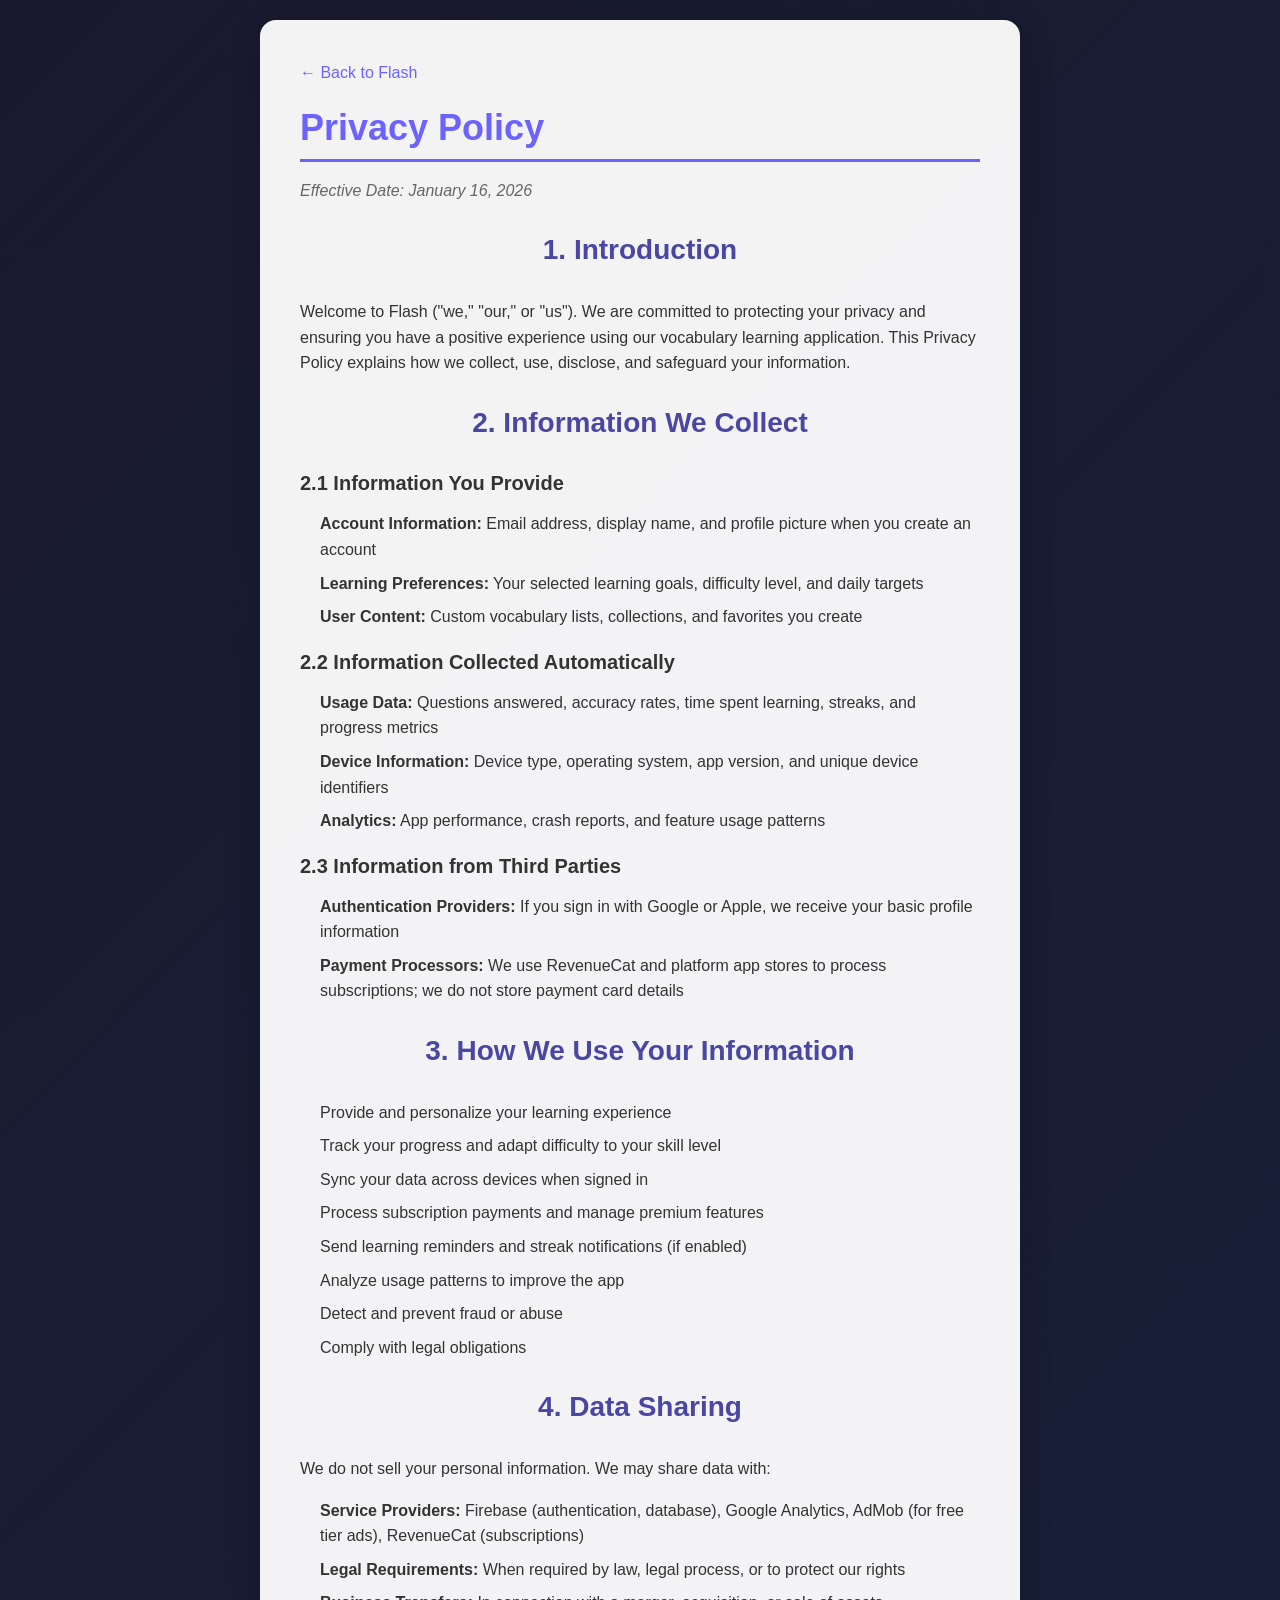
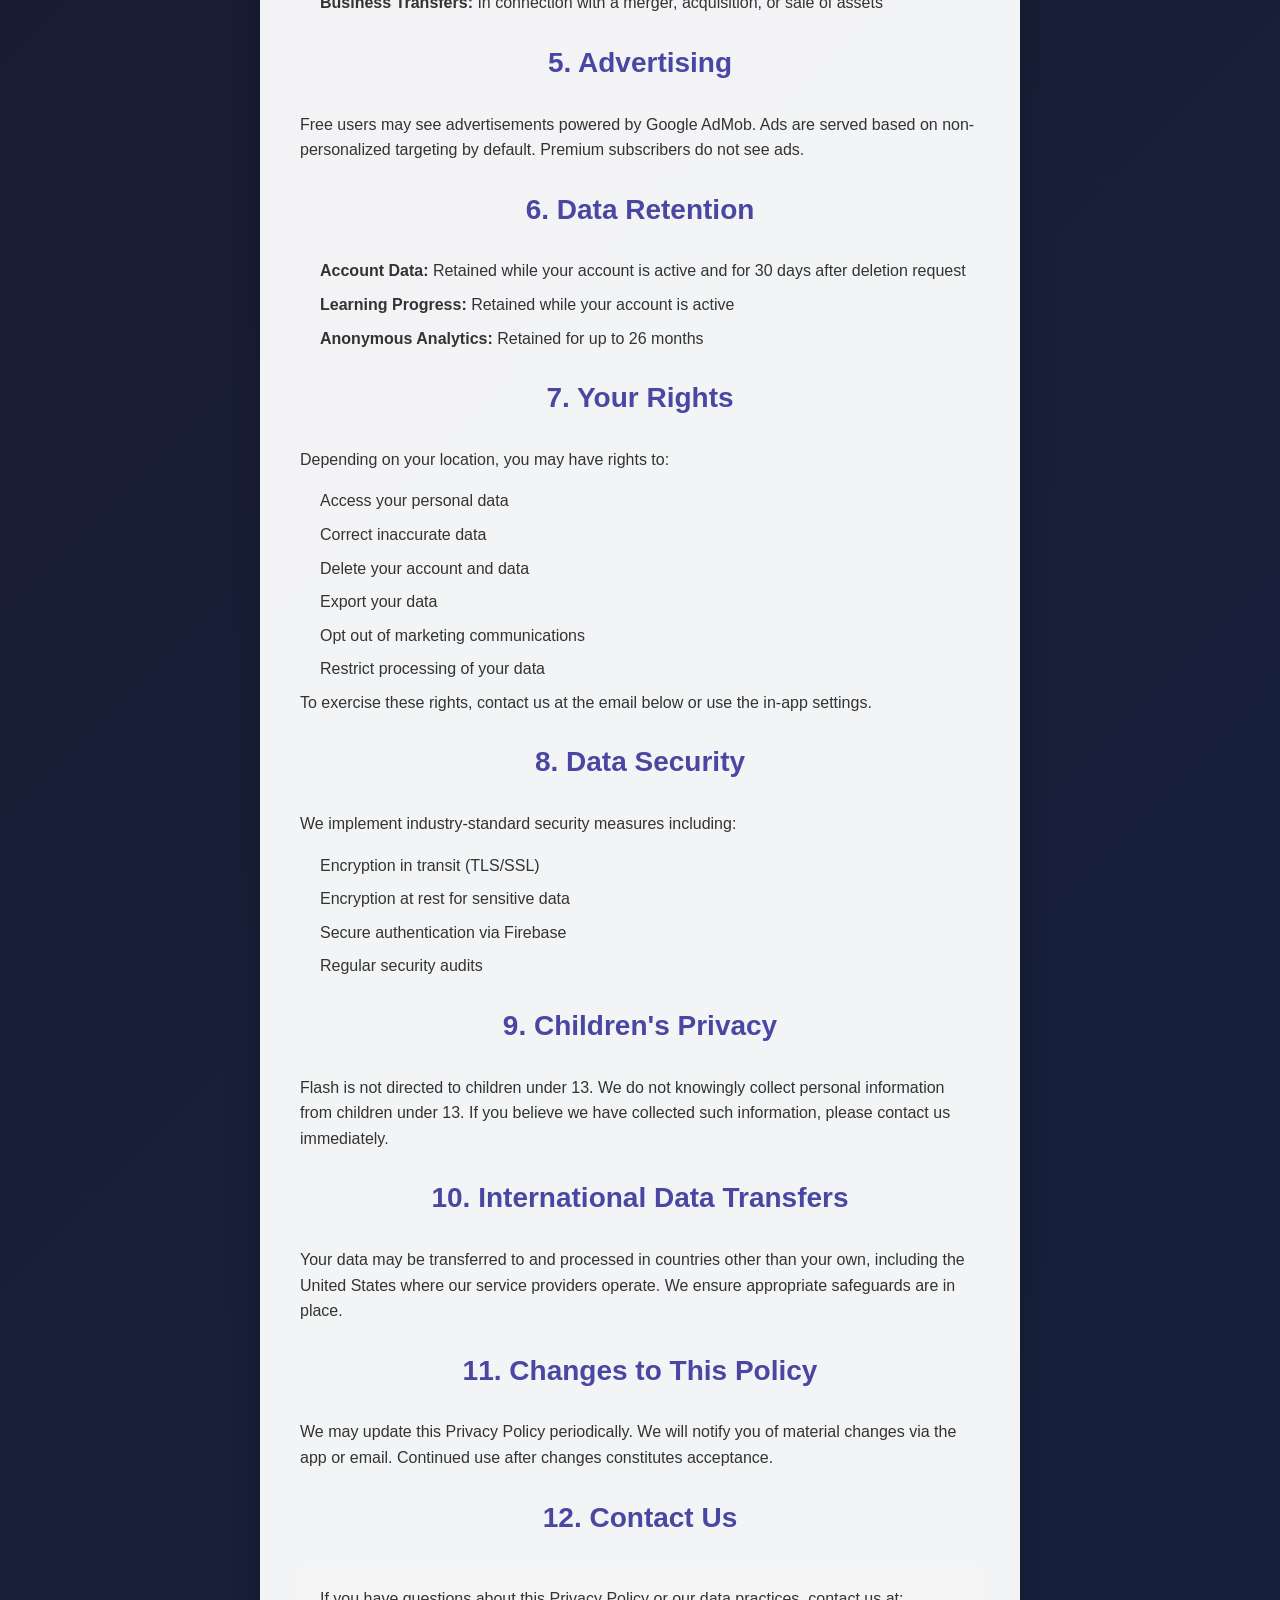
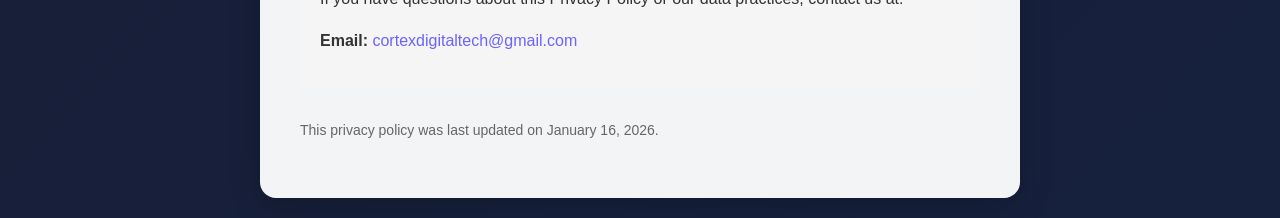
==== privacy.html @ 154650fd "feat: initial demo widget — phone frame, dark mode, color wash feedback, privacy/terms pages" ====
<!DOCTYPE html>
<html lang="en">
<head>
    <meta charset="UTF-8">
    <meta name="viewport" content="width=device-width, initial-scale=1.0">
    <title>Privacy Policy - Flash Vocabulary App</title>
    <link rel="stylesheet" href="styles.css">
    <style>
        body {
            font-family: -apple-system, BlinkMacSystemFont, 'Segoe UI', Roboto, Oxygen, Ubuntu, sans-serif;
            line-height: 1.6;
            color: #333;
            max-width: 800px;
            margin: 0 auto;
            padding: 20px;
            background: linear-gradient(135deg, #1a1a2e 0%, #16213e 100%);
            min-height: 100vh;
        }
        .container {
            background: rgba(255, 255, 255, 0.95);
            border-radius: 16px;
            padding: 40px;
            box-shadow: 0 8px 32px rgba(0, 0, 0, 0.2);
        }
        h1 {
            color: #6C63FF;
            border-bottom: 3px solid #6C63FF;
            padding-bottom: 10px;
        }
        h2 {
            color: #4A47A3;
            margin-top: 30px;
        }
        h3 {
            color: #333;
            margin-top: 20px;
        }
        ul {
            padding-left: 20px;
        }
        li {
            margin-bottom: 8px;
        }
        .effective-date {
            color: #666;
            font-style: italic;
            margin-bottom: 20px;
        }
        .contact-info {
            background: #f5f5f5;
            padding: 20px;
            border-radius: 8px;
            margin-top: 30px;
        }
        a {
            color: #6C63FF;
        }
        .back-link {
            display: inline-block;
            margin-bottom: 20px;
            text-decoration: none;
            color: #6C63FF;
        }
    </style>
</head>
<body>
    <div class="container">
        <a href="index.html" class="back-link">← Back to Flash</a>

        <h1>Privacy Policy</h1>
        <p class="effective-date">Effective Date: January 16, 2026</p>

        <h2>1. Introduction</h2>
        <p>Welcome to Flash ("we," "our," or "us"). We are committed to protecting your privacy and ensuring you have a positive experience using our vocabulary learning application. This Privacy Policy explains how we collect, use, disclose, and safeguard your information.</p>

        <h2>2. Information We Collect</h2>

        <h3>2.1 Information You Provide</h3>
        <ul>
            <li><strong>Account Information:</strong> Email address, display name, and profile picture when you create an account</li>
            <li><strong>Learning Preferences:</strong> Your selected learning goals, difficulty level, and daily targets</li>
            <li><strong>User Content:</strong> Custom vocabulary lists, collections, and favorites you create</li>
        </ul>

        <h3>2.2 Information Collected Automatically</h3>
        <ul>
            <li><strong>Usage Data:</strong> Questions answered, accuracy rates, time spent learning, streaks, and progress metrics</li>
            <li><strong>Device Information:</strong> Device type, operating system, app version, and unique device identifiers</li>
            <li><strong>Analytics:</strong> App performance, crash reports, and feature usage patterns</li>
        </ul>

        <h3>2.3 Information from Third Parties</h3>
        <ul>
            <li><strong>Authentication Providers:</strong> If you sign in with Google or Apple, we receive your basic profile information</li>
            <li><strong>Payment Processors:</strong> We use RevenueCat and platform app stores to process subscriptions; we do not store payment card details</li>
        </ul>

        <h2>3. How We Use Your Information</h2>
        <ul>
            <li>Provide and personalize your learning experience</li>
            <li>Track your progress and adapt difficulty to your skill level</li>
            <li>Sync your data across devices when signed in</li>
            <li>Process subscription payments and manage premium features</li>
            <li>Send learning reminders and streak notifications (if enabled)</li>
            <li>Analyze usage patterns to improve the app</li>
            <li>Detect and prevent fraud or abuse</li>
            <li>Comply with legal obligations</li>
        </ul>

        <h2>4. Data Sharing</h2>
        <p>We do not sell your personal information. We may share data with:</p>
        <ul>
            <li><strong>Service Providers:</strong> Firebase (authentication, database), Google Analytics, AdMob (for free tier ads), RevenueCat (subscriptions)</li>
            <li><strong>Legal Requirements:</strong> When required by law, legal process, or to protect our rights</li>
            <li><strong>Business Transfers:</strong> In connection with a merger, acquisition, or sale of assets</li>
        </ul>

        <h2>5. Advertising</h2>
        <p>Free users may see advertisements powered by Google AdMob. Ads are served based on non-personalized targeting by default. Premium subscribers do not see ads.</p>

        <h2>6. Data Retention</h2>
        <ul>
            <li><strong>Account Data:</strong> Retained while your account is active and for 30 days after deletion request</li>
            <li><strong>Learning Progress:</strong> Retained while your account is active</li>
            <li><strong>Anonymous Analytics:</strong> Retained for up to 26 months</li>
        </ul>

        <h2>7. Your Rights</h2>
        <p>Depending on your location, you may have rights to:</p>
        <ul>
            <li>Access your personal data</li>
            <li>Correct inaccurate data</li>
            <li>Delete your account and data</li>
            <li>Export your data</li>
            <li>Opt out of marketing communications</li>
            <li>Restrict processing of your data</li>
        </ul>
        <p>To exercise these rights, contact us at the email below or use the in-app settings.</p>

        <h2>8. Data Security</h2>
        <p>We implement industry-standard security measures including:</p>
        <ul>
            <li>Encryption in transit (TLS/SSL)</li>
            <li>Encryption at rest for sensitive data</li>
            <li>Secure authentication via Firebase</li>
            <li>Regular security audits</li>
        </ul>

        <h2>9. Children's Privacy</h2>
        <p>Flash is not directed to children under 13. We do not knowingly collect personal information from children under 13. If you believe we have collected such information, please contact us immediately.</p>

        <h2>10. International Data Transfers</h2>
        <p>Your data may be transferred to and processed in countries other than your own, including the United States where our service providers operate. We ensure appropriate safeguards are in place.</p>

        <h2>11. Changes to This Policy</h2>
        <p>We may update this Privacy Policy periodically. We will notify you of material changes via the app or email. Continued use after changes constitutes acceptance.</p>

        <h2>12. Contact Us</h2>
        <div class="contact-info">
            <p>If you have questions about this Privacy Policy or our data practices, contact us at:</p>
            <p><strong>Email:</strong> <a href="mailto:cortexdigitaltech@gmail.com">cortexdigitaltech@gmail.com</a></p>
        </div>

        <p style="margin-top: 30px; color: #666; font-size: 14px;">
            This privacy policy was last updated on January 16, 2026.
        </p>
    </div>
</body>
</html>
---- styles.css ----
/**
 * Flash Landing Page - Main Styles
 * =================================
 * No external dependencies - uses system font stack
 * All paths are relative for GitHub Pages compatibility
 */

:root {
    /* Color palette - Flash brand colors */
    --primary: #6200EE;
    --primary-dark: #3700B3;
    --primary-light: #BB86FC;
    --secondary: #03DAC6;
    --background: #FFFFFF;
    --surface: #F5F5F5;
    --surface-elevated: #FFFFFF;
    --text-primary: #121212;
    --text-secondary: #757575;
    --text-tertiary: #9E9E9E;
    --card-border: rgba(0, 0, 0, 0.08);
    --card-shadow: rgba(0, 0, 0, 0.06);
    --navbar-bg: rgba(255, 255, 255, 0.95);
    --navbar-shadow: rgba(0, 0, 0, 0.1);

    /* Spacing */
    --spacing-xs: 0.4rem;
    --spacing-sm: 0.8rem;
    --spacing-md: 1.6rem;
    --spacing-lg: 2.4rem;
    --spacing-xl: 3.2rem;
    --spacing-xxl: 4.8rem;

    /* Border radius */
    --radius-sm: 4px;
    --radius-md: 8px;
    --radius-lg: 16px;
}

/* ========================
   DARK MODE
   ======================== */
@media (prefers-color-scheme: dark) {
    :root {
        --background: #121212;
        --surface: #1E1E1E;
        --surface-elevated: #2D2D2D;
        --text-primary: #FFFFFF;
        --text-secondary: #B3B3B3;
        --text-tertiary: #808080;
        --card-border: rgba(255, 255, 255, 0.1);
        --card-shadow: rgba(0, 0, 0, 0.3);
        --navbar-bg: rgba(18, 18, 18, 0.95);
        --navbar-shadow: rgba(0, 0, 0, 0.3);
        /* Use lighter purple for better dark mode contrast */
        --primary: #BB86FC;
        --primary-dark: #9965DF;
    }

    /* Link hover in dark mode */
    a:hover {
        color: var(--secondary);
    }

    /* Kbd element in dark mode */
    .demo-copy__tip kbd {
        background: rgba(255, 255, 255, 0.1);
    }
}

/* Base Reset */
*, *::before, *::after {
    margin: 0;
    padding: 0;
    box-sizing: border-box;
}

html {
    font-size: 62.5%; /* 1rem = 10px */
    scroll-behavior: smooth;
}

body {
    font-family: -apple-system, BlinkMacSystemFont, 'Segoe UI', Roboto, Oxygen, Ubuntu, Cantarell, 'Open Sans', 'Helvetica Neue', sans-serif;
    font-size: 1.6rem;
    line-height: 1.5;
    color: var(--text-primary);
    background-color: var(--background);
}

.container {
    max-width: 1200px;
    margin: 0 auto;
    padding: 0 var(--spacing-lg);
}

h1, h2, h3, h4, h5, h6 {
    font-weight: 700;
    line-height: 1.2;
    margin-bottom: var(--spacing-md);
}

h1 { font-size: 3.6rem; }
h2 { font-size: 2.8rem; text-align: center; margin-bottom: var(--spacing-xl); }
h3 { font-size: 2rem; }

p { margin-bottom: var(--spacing-md); }

a {
    color: var(--primary);
    text-decoration: none;
    transition: color 0.2s ease;
}

a:hover { color: var(--primary-dark); }

ul { list-style: none; }

img { max-width: 100%; height: auto; }

/* ========================
   NAVBAR
   ======================== */
.navbar {
    position: fixed;
    top: 0;
    left: 0;
    width: 100%;
    background-color: var(--navbar-bg);
    backdrop-filter: blur(10px);
    -webkit-backdrop-filter: blur(10px);
    z-index: 100;
    box-shadow: 0 2px 10px var(--navbar-shadow);
}

.navbar .container {
    display: flex;
    justify-content: space-between;
    align-items: center;
    height: 7rem;
}

.navbar .logo {
    display: flex;
    align-items: center;
    /* Tighter gap — mascot + wordmark feel like one brand unit */
    gap: 0.6rem;
}

/* Logo SVG uses fill="#000000" — visible on light bg naturally.
   Dark mode: invert to near-white so it shows on the dark navbar. */
.navbar .logo img {
    width: 44px;
    height: 44px;
    flex-shrink: 0;
    transition: filter 0.2s ease;
}

@media (prefers-color-scheme: dark) {
    .navbar .logo img {
        filter: invert(1) opacity(0.85);
    }
}

@media (max-width: 600px) {
    .navbar .logo img {
        width: 36px;
        height: 36px;
    }
}

.navbar .logo-text {
    font-size: 2.4rem;
    font-weight: 700;
    color: var(--primary);
}

.navbar nav ul {
    display: flex;
    gap: var(--spacing-lg);
    align-items: center;
}

.navbar nav ul li a {
    color: var(--text-primary);
    font-size: 1.4rem;
    font-weight: 500;
    padding: var(--spacing-sm) var(--spacing-md);
    border-radius: var(--radius-sm);
    transition: background-color 0.2s ease;
}

.navbar nav ul li a:hover {
    background-color: var(--surface);
    color: var(--primary);
}

/* ========================
   BUTTONS
   ======================== */
.btn {
    display: inline-block;
    padding: var(--spacing-md) var(--spacing-xl);
    font-size: 1.4rem;
    font-weight: 600;
    border-radius: var(--radius-md);
    cursor: pointer;
    transition: all 0.2s ease;
    text-align: center;
    border: 2px solid transparent;
}

.btn-primary {
    background-color: var(--primary);
    color: #fff;
}

.btn-primary:hover {
    background-color: var(--primary-dark);
    color: #fff;
}

.btn-secondary {
    background-color: transparent;
    color: var(--primary);
    border-color: var(--primary);
}

.btn-secondary:hover {
    background-color: var(--primary);
    color: #fff;
}

.btn-outline {
    background-color: transparent;
    color: var(--primary);
    border-color: var(--primary);
    padding: var(--spacing-sm) var(--spacing-lg);
}

.btn-outline:hover {
    background-color: var(--primary);
    color: #fff;
}

.cta-button {
    background-color: var(--primary);
    color: #fff !important;
    padding: var(--spacing-sm) var(--spacing-lg);
    border-radius: var(--radius-sm);
}

.cta-button:hover {
    background-color: var(--primary-dark);
}

/* ========================
   HERO SECTION
   ======================== */
.hero {
    padding: 14rem 0 var(--spacing-xxl);
    background: linear-gradient(135deg, var(--surface) 0%, var(--background) 100%);
}

.hero .container {
    display: flex;
    align-items: center;
    gap: var(--spacing-xxl);
}

.hero-content {
    flex: 1;
}

.hero-content h1 {
    margin-bottom: var(--spacing-md);
    color: var(--text-primary);
}

.hero-tagline {
    font-size: 1.8rem;
    color: var(--text-secondary);
    margin-bottom: var(--spacing-xl);
}

.hero-cta {
    display: flex;
    gap: var(--spacing-md);
    flex-wrap: wrap;
}

.hero-visual {
    flex: 0.8;
    display: flex;
    justify-content: center;
    align-items: center;
}

.hero-screenshot {
    width: 280px;
    height: auto;
    border-radius: 32px;
    box-shadow: 0 24px 64px rgba(0, 0, 0, 0.25), 0 4px 16px rgba(0, 0, 0, 0.12);
    display: block;
}

/* ========================
   ACCOUNT DELETION SECTION
   ======================== */
.account-deletion {
    padding: var(--spacing-xxl) 0;
    background: linear-gradient(135deg, rgba(220, 38, 38, 0.02) 0%, rgba(239, 68, 68, 0.02) 100%);
}

.account-deletion h2 {
    text-align: center;
    font-size: 3.2rem;
    margin-bottom: var(--spacing-lg);
    color: var(--text-primary);
}

.deletion-card {
    max-width: 900px;
    margin: 0 auto;
    padding: 3.2rem;
    background: var(--surface-elevated);
    border: 1px solid var(--card-border);
    border-radius: var(--radius-lg);
    box-shadow: 0 4px 24px var(--card-shadow);
}

.deletion-card__section {
    margin-bottom: 3.2rem;
}

.deletion-card__section:last-child {
    margin-bottom: 0;
}

.deletion-card__subtitle {
    font-size: 2rem;
    font-weight: 600;
    color: var(--text-primary);
    margin-bottom: var(--spacing-md);
}

.deletion-card__steps {
    list-style: none;
    counter-reset: step-counter;
    padding: 0;
    margin: var(--spacing-md) 0;
}

.deletion-card__steps li {
    counter-increment: step-counter;
    position: relative;
    padding-left: 3.5rem;
    margin-bottom: var(--spacing-md);
    font-size: 1.6rem;
    line-height: 1.6;
    color: var(--text-secondary);
}

.deletion-card__steps li::before {
    content: counter(step-counter);
    position: absolute;
    left: 0;
    top: 0;
    width: 2.4rem;
    height: 2.4rem;
    background: var(--primary);
    color: white;
    border-radius: 50%;
    display: flex;
    align-items: center;
    justify-content: center;
    font-weight: 600;
    font-size: 1.4rem;
}

.deletion-card__steps li strong {
    color: var(--text-primary);
    font-weight: 600;
}

.deletion-card__note {
    margin-top: var(--spacing-md);
    padding: var(--spacing-md);
    background: rgba(220, 38, 38, 0.05);
    border-left: 4px solid #DC2626;
    border-radius: var(--radius-sm);
    font-size: 1.5rem;
    line-height: 1.5;
    color: var(--text-secondary);
}

.deletion-card__note strong {
    color: #DC2626;
}

.deletion-card__list {
    list-style: none;
    padding: 0;
    margin: var(--spacing-md) 0;
}

.deletion-card__list li {
    position: relative;
    padding-left: 2rem;
    margin-bottom: var(--spacing-sm);
    font-size: 1.5rem;
    line-height: 1.6;
    color: var(--text-secondary);
}

.deletion-card__list li::before {
    content: "✓";
    position: absolute;
    left: 0;
    color: #DC2626;
    font-weight: 700;
}

.deletion-card__list li strong {
    color: var(--text-primary);
    font-weight: 600;
}

.deletion-card__list--secondary li::before {
    content: "ℹ";
    color: var(--text-tertiary);
}

.deletion-card__legal {
    margin-top: var(--spacing-md);
    padding: var(--spacing-md);
    background: var(--surface);
    border-radius: var(--radius-sm);
    font-size: 1.4rem;
    line-height: 1.5;
    color: var(--text-tertiary);
    font-style: italic;
}

.deletion-card__section--support {
    padding-top: var(--spacing-lg);
    border-top: 2px solid var(--card-border);
    text-align: center;
}

.deletion-card__support-text {
    font-size: 1.6rem;
    color: var(--text-secondary);
    margin-bottom: var(--spacing-md);
}

.deletion-card__support-link {
    display: inline-block;
    padding: var(--spacing-md) var(--spacing-lg);
    background: var(--primary);
    color: white;
    text-decoration: none;
    border-radius: var(--radius-md);
    font-weight: 600;
    font-size: 1.6rem;
    transition: all 0.2s ease;
    margin: var(--spacing-md) 0;
}

.deletion-card__support-link:hover {
    background: var(--primary-dark);
    transform: translateY(-2px);
    box-shadow: 0 4px 12px rgba(98, 0, 238, 0.3);
}

.deletion-card__support-note {
    font-size: 1.4rem;
    color: var(--text-tertiary);
    margin-top: var(--spacing-md);
}

@media (max-width: 768px) {
    .account-deletion h2 {
        font-size: 2.4rem;
    }

    .deletion-card {
        padding: 2.4rem;
    }

    .deletion-card__subtitle {
        font-size: 1.8rem;
    }

    .deletion-card__steps li {
        padding-left: 3rem;
        font-size: 1.5rem;
    }

    .deletion-card__steps li::before {
        width: 2rem;
        height: 2rem;
        font-size: 1.2rem;
    }
}

/* ========================
   DEMO SECTION
   ======================== */
.demo-section {
    padding: 0;
    background: var(--surface);
}

.demo-layout {
    display: grid;
    grid-template-columns: 1fr 1fr;
    gap: 4rem;
    align-items: center;
    max-width: 1100px;
    margin: 0 auto;
}

.demo-copy {
    padding-right: 2rem;
}

.demo-copy__title {
    font-size: 2.8rem;
    font-weight: 700;
    color: var(--text-primary);
    margin-bottom: 1.2rem;
    line-height: 1.2;
}

.demo-copy__subtitle {
    font-size: 1.6rem;
    color: var(--text-secondary);
    margin-bottom: 2rem;
    line-height: 1.5;
}

.demo-copy__features {
    list-style: none;
    padding: 0;
    margin: 0 0 2rem 0;
}

.demo-copy__features li {
    font-size: 1.5rem;
    color: var(--text-secondary);
    padding: 0.6rem 0;
    padding-left: 2.4rem;
    position: relative;
    line-height: 1.4;
}

.demo-copy__features li::before {
    content: "✓";
    position: absolute;
    left: 0;
    color: var(--secondary);
    font-weight: 700;
}

.demo-copy__tip {
    font-size: 1.4rem;
    color: var(--text-tertiary);
    font-style: italic;
    margin-bottom: 2rem;
}

.demo-copy__tip kbd {
    display: inline-block;
    background: rgba(0, 0, 0, 0.06);
    padding: 0.2rem 0.6rem;
    border-radius: 4px;
    font-family: inherit;
    font-size: 1.2rem;
    font-style: normal;
}

.demo-copy__cta {
    margin-top: 1.6rem;
}

.demo-phone {
    display: flex;
    justify-content: center;
    align-items: center;
}

@media (max-width: 900px) {
    .demo-layout {
        grid-template-columns: 1fr;
        gap: 3rem;
    }

    .demo-copy {
        padding-right: 0;
        text-align: center;
    }

    .demo-copy__features {
        display: inline-block;
        text-align: left;
    }

    .demo-copy {
        order: 1;
    }

    .demo-phone {
        order: 2;
    }
}

/* ========================
   FEATURES SECTION
   ======================== */
.features {
    padding: var(--spacing-xxl) 0;
}

.features-grid {
    display: grid;
    grid-template-columns: repeat(auto-fit, minmax(28rem, 1fr));
    gap: var(--spacing-xl);
}

.feature-card {
    background-color: var(--surface);
    border-radius: var(--radius-lg);
    padding: var(--spacing-xl);
    text-align: center;
    transition: transform 0.3s ease, box-shadow 0.3s ease;
}

.feature-card:hover {
    transform: translateY(-5px);
    box-shadow: 0 10px 30px rgba(0, 0, 0, 0.1);
}

.feature-icon {
    font-size: 4rem;
    margin-bottom: var(--spacing-lg);
}

.feature-card h3 {
    margin-bottom: var(--spacing-sm);
}

.feature-card p {
    color: var(--text-secondary);
    margin-bottom: 0;
}

/* ========================
   BETA WAITLIST SECTION
   ======================== */
.beta {
    padding: var(--spacing-xxl) 0;
    background: linear-gradient(135deg, var(--primary) 0%, var(--primary-dark) 100%);
    text-align: center;
}

.beta-content {
    max-width: 600px;
    margin: 0 auto;
}

.beta-badge {
    display: inline-block;
    background: rgba(255, 255, 255, 0.2);
    color: #fff;
    padding: 0.5rem 1.25rem;
    border-radius: 999px;
    font-size: 1.4rem;
    font-weight: 600;
    margin-bottom: var(--spacing-md);
    border: 1px solid rgba(255, 255, 255, 0.3);
}

.beta h2 {
    color: #fff;
    font-size: 3.2rem;
    margin-bottom: var(--spacing-md);
}

.beta-description {
    color: rgba(255, 255, 255, 0.9);
    font-size: 1.6rem;
    line-height: 1.5;
    margin-bottom: var(--spacing-xl);
}

.beta-details {
    display: flex;
    justify-content: center;
    gap: var(--spacing-lg);
    flex-wrap: wrap;
    margin-bottom: var(--spacing-xl);
}

.beta-detail {
    display: flex;
    align-items: center;
    gap: 0.5rem;
    color: rgba(255, 255, 255, 0.9);
    font-size: 1.4rem;
}

.beta-detail-icon {
    font-size: 1.6rem;
}

.beta .btn-lg {
    padding: 1.25rem 3rem;
    font-size: 1.6rem;
}

.beta .btn-primary {
    background: #fff;
    color: var(--primary);
    font-weight: 700;
}

.beta .btn-primary:hover {
    background: rgba(255, 255, 255, 0.9);
    transform: translateY(-2px);
    box-shadow: 0 8px 24px rgba(0, 0, 0, 0.2);
}

.beta-microcopy {
    color: rgba(255, 255, 255, 0.7);
    font-size: 1.3rem;
    margin-top: var(--spacing-md);
    margin-bottom: var(--spacing-xl);
}

.beta-expectations {
    background: rgba(255, 255, 255, 0.1);
    border-radius: var(--radius-lg);
    padding: var(--spacing-lg);
    text-align: left;
    border: 1px solid rgba(255, 255, 255, 0.15);
}

.beta-expectations h4 {
    color: #fff;
    font-size: 1.4rem;
    margin-bottom: var(--spacing-md);
    text-transform: uppercase;
    letter-spacing: 0.05em;
}

.beta-expectations ul {
    list-style: none;
    padding: 0;
    margin: 0;
}

.beta-expectations li {
    color: rgba(255, 255, 255, 0.9);
    font-size: 1.4rem;
    padding: 0.5rem 0;
    line-height: 1.4;
}

/* ========================
   CONTACT SECTION
   ======================== */
.contact {
    padding: var(--spacing-xxl) 0;
}

.contact-grid {
    display: grid;
    grid-template-columns: repeat(auto-fit, minmax(28rem, 1fr));
    gap: var(--spacing-xl);
}

.contact-card {
    background-color: var(--surface);
    border-radius: var(--radius-lg);
    padding: var(--spacing-xl);
    text-align: center;
}

.contact-card h3 {
    margin-bottom: var(--spacing-sm);
}

.contact-card p {
    color: var(--text-secondary);
    margin-bottom: var(--spacing-lg);
}

/* ========================
   FOOTER
   ======================== */
footer {
    background-color: #0a0a0a;
    color: #fff;
    padding: var(--spacing-xl) 0 var(--spacing-lg);
}

.footer-content {
    display: flex;
    justify-content: space-between;
    align-items: center;
    padding-bottom: var(--spacing-lg);
    border-bottom: 1px solid rgba(255, 255, 255, 0.1);
    margin-bottom: var(--spacing-lg);
}

.footer-brand {
    display: flex;
    align-items: center;
    gap: var(--spacing-sm);
    font-size: 1.8rem;
    font-weight: 700;
}

.footer-brand img {
    filter: invert(1);
}

.footer-links {
    display: flex;
    gap: var(--spacing-lg);
}

.footer-links a {
    color: var(--text-tertiary);
    font-size: 1.4rem;
}

.footer-links a:hover {
    color: #fff;
}

.footer-legal {
    display: flex;
    gap: var(--spacing-md);
    margin-top: var(--spacing-sm);
}

.footer-legal a {
    color: var(--text-tertiary);
    font-size: 1.3rem;
}

.footer-legal a:hover {
    color: #fff;
}

.footer-bottom {
    text-align: center;
    font-size: 1.2rem;
    color: var(--text-tertiary);
}

.footer-legal-inline {
    margin-top: var(--spacing-xs);
}

.footer-legal-inline a {
    color: var(--text-tertiary);
}

.footer-legal-inline a:hover {
    color: #fff;
}

.build-stamp {
    margin-top: var(--spacing-sm);
    font-size: 1rem;
    opacity: 0.5;
}

/* ========================
   RESPONSIVE
   ======================== */
@media (max-width: 900px) {
    .hero .container {
        flex-direction: column;
        text-align: center;
    }

    .hero-cta {
        justify-content: center;
    }

    .hero-screenshot {
        width: 220px;
    }

    .navbar .container {
        flex-direction: column;
        height: auto;
        padding: var(--spacing-md);
        gap: var(--spacing-md);
    }

    .footer-content {
        flex-direction: column;
        gap: var(--spacing-lg);
        text-align: center;
    }

    .footer-links {
        flex-wrap: wrap;
        justify-content: center;
    }
}

@media (max-width: 600px) {
    html {
        font-size: 55%;
    }

    h1 { font-size: 2.8rem; }
    h2 { font-size: 2.4rem; }

    .hero {
        padding-top: 12rem;
    }

    .hero-cta {
        flex-direction: column;
        width: 100%;
    }

    .hero-cta .btn {
        width: 100%;
    }

    .store-buttons {
        flex-direction: column;
        align-items: center;
    }

    .store-btn {
        width: 100%;
        max-width: 28rem;
        justify-content: center;
    }

    .navbar nav ul {
        gap: var(--spacing-sm);
    }
}

/* ========================
   WHY FLASH
   ======================== */
.why-flash {
    padding: var(--spacing-xxl) 0;
}

.section-intro {
    color: var(--text-secondary);
    font-size: 1.7rem;
    line-height: 1.6;
    max-width: 68rem;
    margin-left: auto;
    margin-right: auto;
    margin-bottom: var(--spacing-xl);
    text-align: center;
}

.why-grid {
    display: grid;
    grid-template-columns: repeat(auto-fit, minmax(28rem, 1fr));
    gap: var(--spacing-xl);
}

.why-card {
    background: var(--surface);
    border-radius: var(--radius-lg);
    padding: var(--spacing-xl);
    border: 1px solid var(--card-border);
    transition: transform 0.2s ease, box-shadow 0.2s ease;
}

.why-card:hover {
    transform: translateY(-4px);
    box-shadow: 0 8px 24px var(--card-shadow);
}

.why-icon {
    font-size: 3.2rem;
    margin-bottom: var(--spacing-md);
}

.why-card h3 {
    margin-bottom: var(--spacing-sm);
}

.why-card p {
    color: var(--text-secondary);
    font-size: 1.5rem;
    margin-bottom: 0;
}

/* ========================
   HOW IT WORKS
   ======================== */
.how-it-works {
    padding: var(--spacing-xxl) 0;
    background: var(--surface);
}

.steps {
    display: grid;
    grid-template-columns: repeat(auto-fit, minmax(24rem, 1fr));
    gap: var(--spacing-xl);
    margin-top: var(--spacing-lg);
}

.steps--grid {
    grid-template-columns: repeat(2, 1fr);
}

@media (max-width: 680px) {
    .steps--grid {
        grid-template-columns: 1fr;
    }
}

.step {
    position: relative;
    padding: var(--spacing-xl);
    background: var(--surface-elevated);
    border-radius: var(--radius-lg);
    border: 1px solid var(--card-border);
}

.step-number {
    width: 3.6rem;
    height: 3.6rem;
    background: var(--primary);
    color: #fff;
    border-radius: 50%;
    display: flex;
    align-items: center;
    justify-content: center;
    font-size: 1.6rem;
    font-weight: 700;
    margin-bottom: var(--spacing-md);
}

.step h3 {
    font-size: 1.7rem;
    margin-bottom: var(--spacing-sm);
}

.step p {
    color: var(--text-secondary);
    font-size: 1.5rem;
    margin-bottom: 0;
}

/* ========================
   CURRENT STATUS
   ======================== */
.status {
    padding: var(--spacing-xxl) 0;
}

.status-grid {
    display: grid;
    grid-template-columns: repeat(auto-fit, minmax(28rem, 1fr));
    gap: var(--spacing-xl);
}

.status-item {
    background: var(--surface);
    border-radius: var(--radius-lg);
    padding: var(--spacing-xl);
    border: 1px solid var(--card-border);
    text-align: center;
}

.status-icon {
    font-size: 3.2rem;
    margin-bottom: var(--spacing-md);
}

.status-item h3 {
    font-size: 1.7rem;
    margin-bottom: var(--spacing-sm);
}

.status-item p {
    color: var(--text-secondary);
    font-size: 1.5rem;
    margin-bottom: 0;
}

/* ========================
   FOUNDER
   ======================== */
.founder {
    padding: var(--spacing-xxl) 0;
    background: var(--surface);
}

.founder-content {
    max-width: 60rem;
    margin: 0 auto;
    text-align: center;
}

.founder-content h2 {
    margin-bottom: var(--spacing-lg);
}

.founder-content p {
    color: var(--text-secondary);
    font-size: 1.6rem;
    line-height: 1.6;
}

.founder-content a {
    color: var(--primary);
}

/* ========================
   BETA EXPECTATIONS
   ======================== */
.beta-expectations {
    margin-top: var(--spacing-xl);
    background: rgba(255, 255, 255, 0.15);
    border-radius: var(--radius-md);
    padding: var(--spacing-lg);
    text-align: left;
    border: 1px solid rgba(255, 255, 255, 0.2);
}

.beta-expectations h4 {
    color: #fff;
    font-size: 1.5rem;
    margin-bottom: var(--spacing-md);
}

.beta-expectations ul {
    list-style: none;
    padding: 0;
    margin: 0;
    display: flex;
    flex-direction: column;
    gap: 0.6rem;
}

.beta-expectations li {
    color: rgba(255, 255, 255, 0.9);
    font-size: 1.4rem;
}
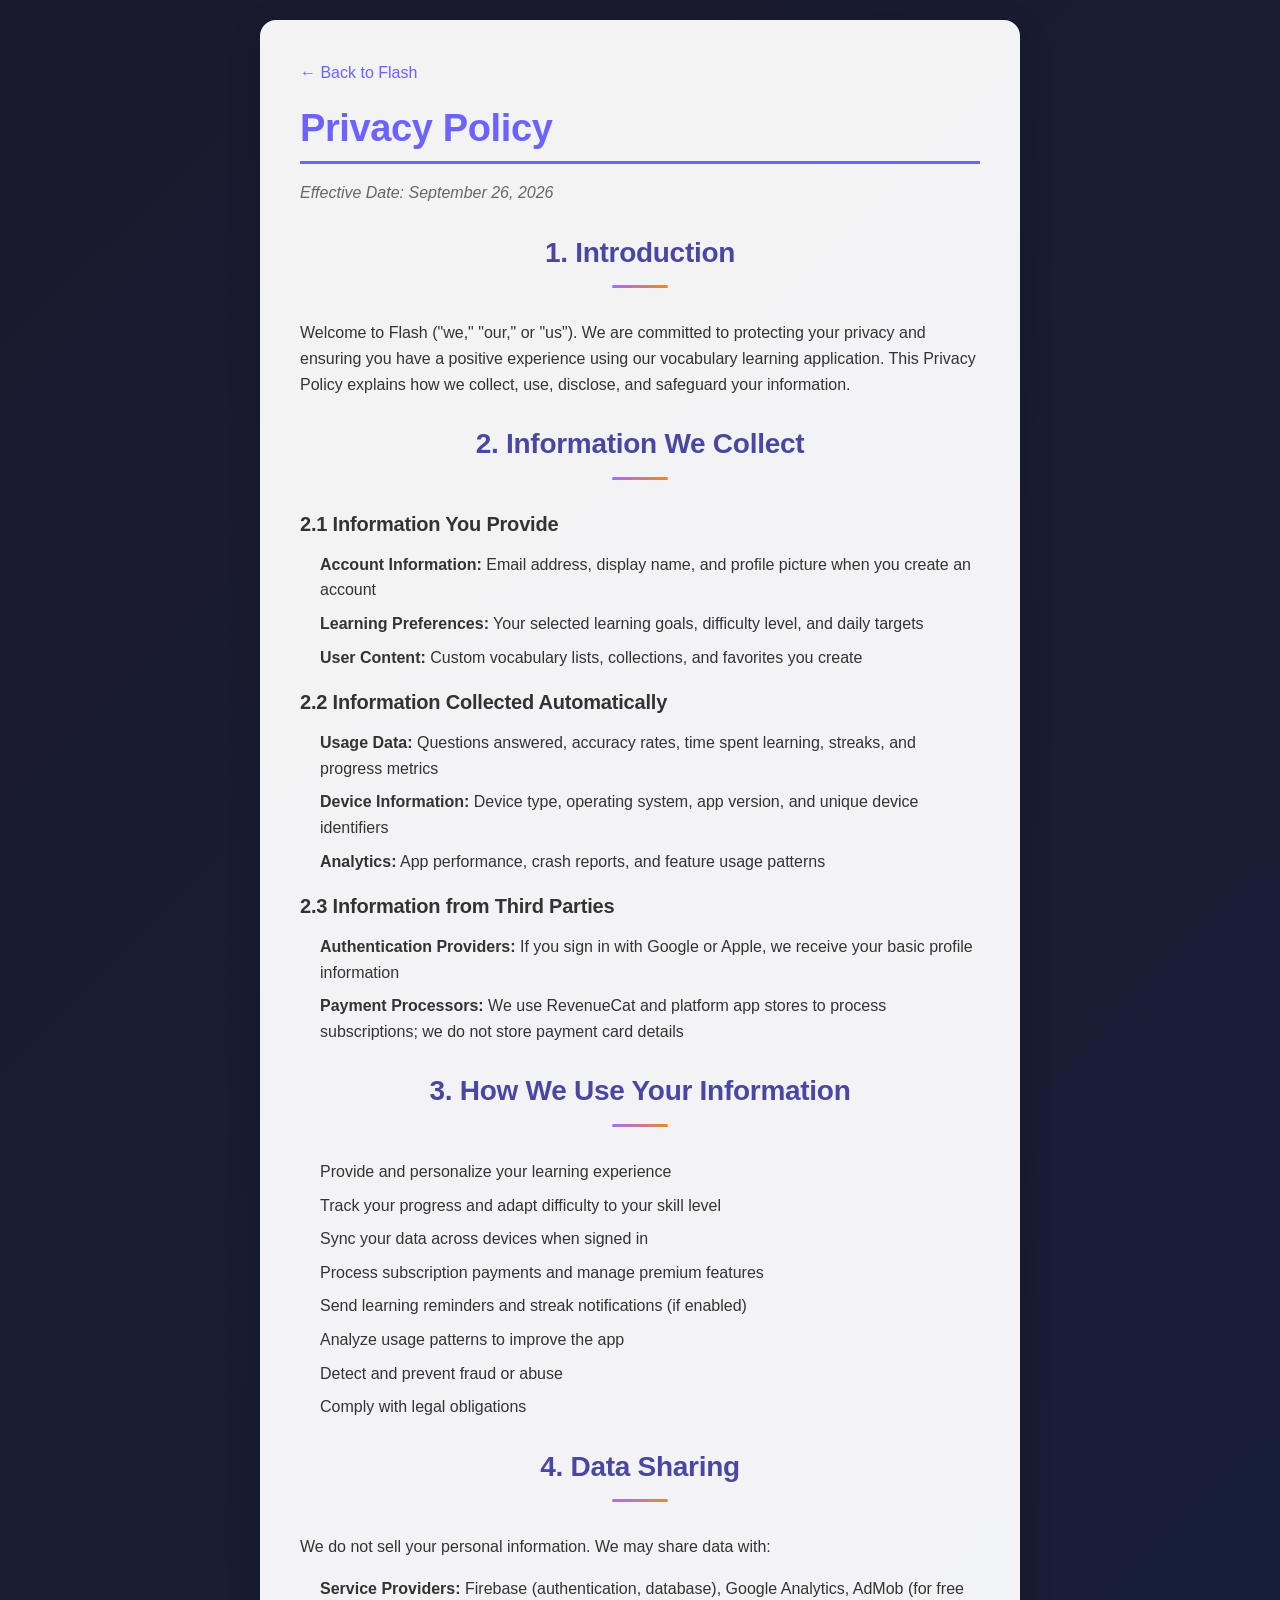
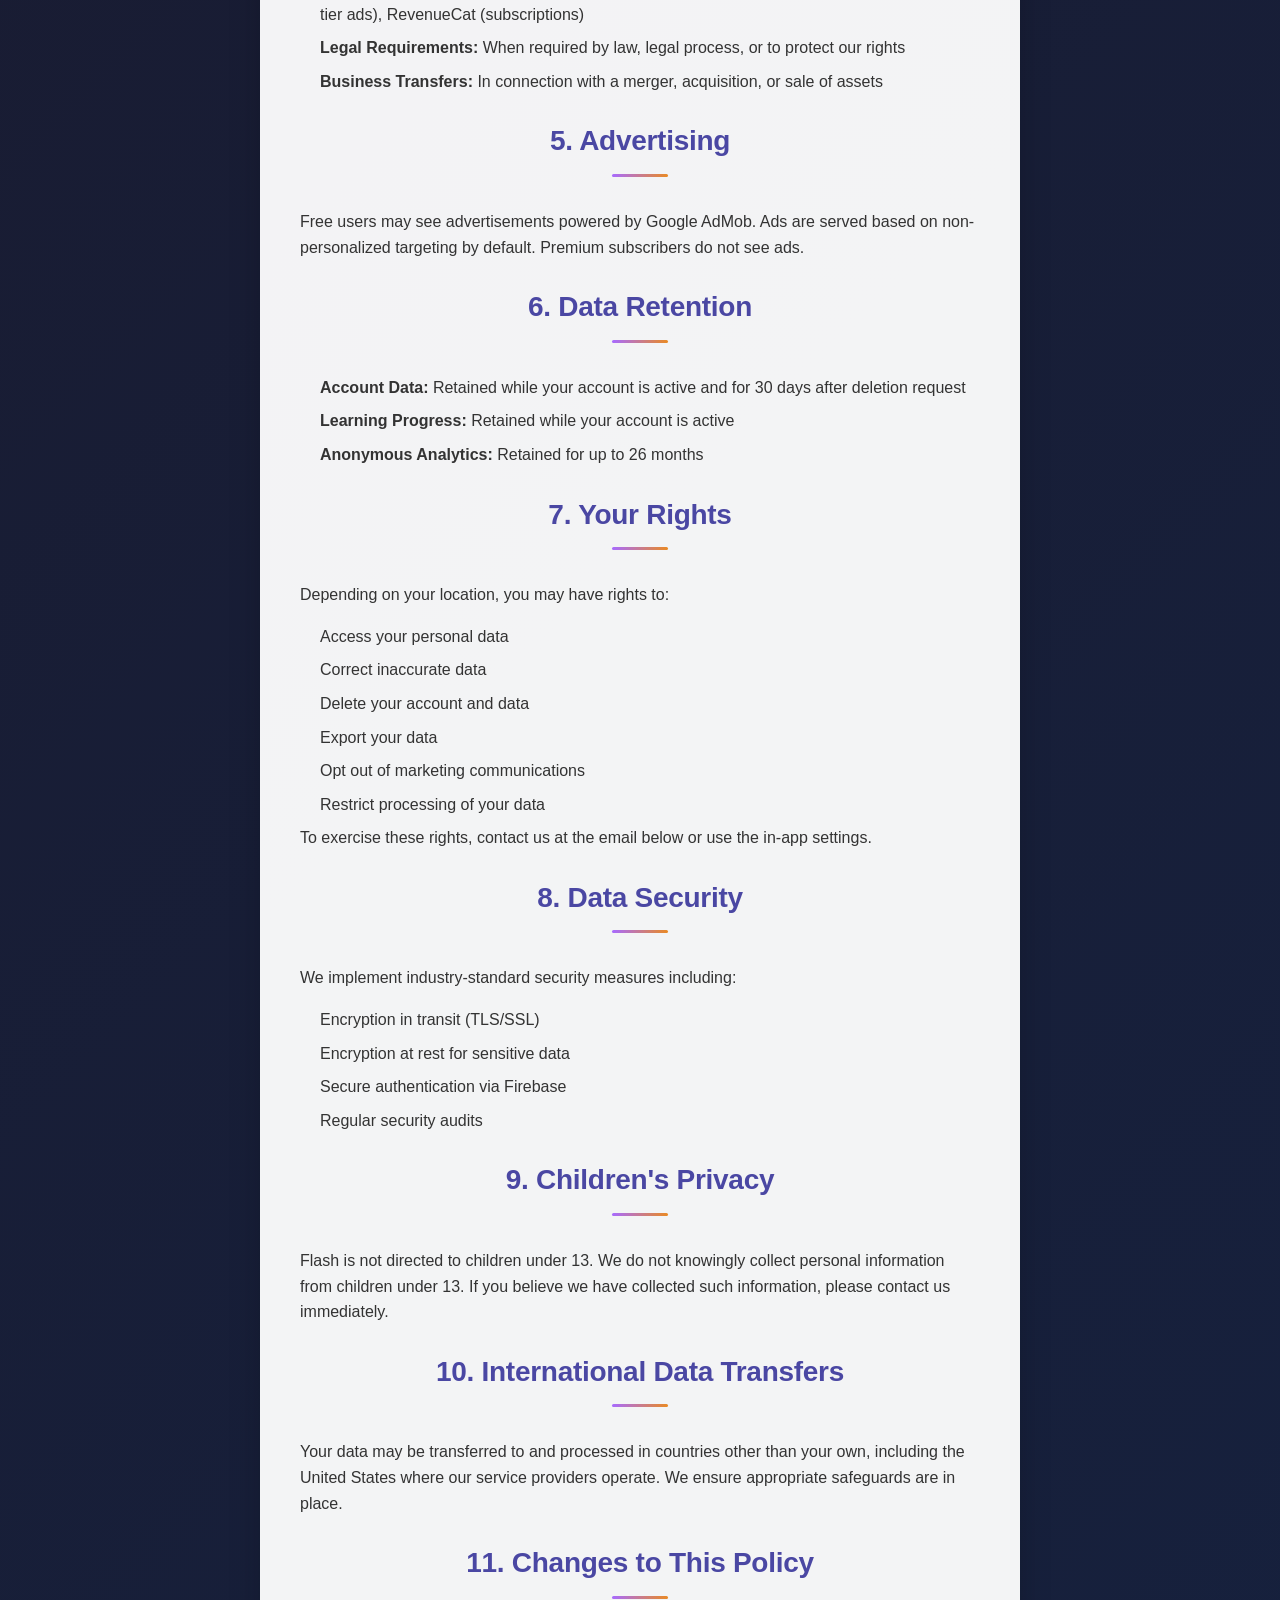
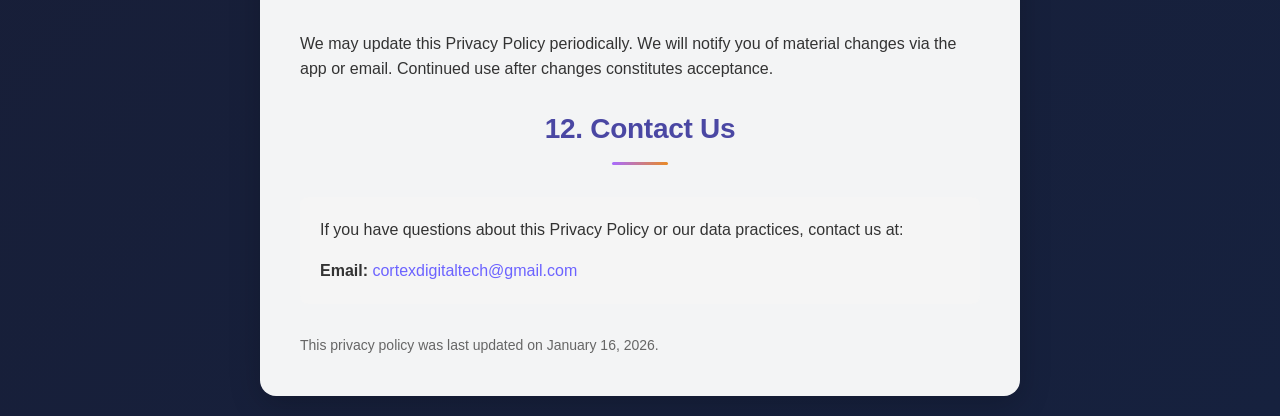
==== commit 51f037fa: "docs: synchronize canonical legal documents and update public HTML versions **CANONICAL SOURCES ADDE" ====
--- a/privacy.html
+++ b/privacy.html
@@ -68,7 +68,7 @@
         <a href="index.html" class="back-link">← Back to Flash</a>
 
         <h1>Privacy Policy</h1>
-        <p class="effective-date">Effective Date: January 16, 2026</p>
+        <p class="effective-date">Effective Date: September 26, 2026</p>
 
         <h2>1. Introduction</h2>
         <p>Welcome to Flash ("we," "our," or "us"). We are committed to protecting your privacy and ensuring you have a positive experience using our vocabulary learning application. This Privacy Policy explains how we collect, use, disclose, and safeguard your information.</p>
--- a/styles.css
+++ b/styles.css
@@ -1,12 +1,20 @@
 /**
- * Flash Landing Page - Main Styles
+ * Flash Landing Page – Main Styles
  * =================================
- * No external dependencies - uses system font stack
- * All paths are relative for GitHub Pages compatibility
+ * REWRITTEN: Rebuilt from the ground up to match the new page
+ * structure. Key changes:
+ *   - Removed metrics, download, newsletter, video-demo sections
+ *   - Added: why-flash, how-it-works, status, founder sections
+ *   - Consistent CSS variable system with dark mode support
+ *   - System font stack (no external dependency fallback)
+ *   - Screenshot placeholder styles for hero visual
+ *   - Account deletion styles (required for Play Store compliance)
  */
 
+/* ========================
+   DESIGN TOKENS
+   ======================== */
 :root {
-    /* Color palette - Flash brand colors */
     --primary: #6200EE;
     --primary-dark: #3700B3;
     --primary-light: #BB86FC;
@@ -20,54 +28,44 @@
     --card-border: rgba(0, 0, 0, 0.08);
     --card-shadow: rgba(0, 0, 0, 0.06);
     --navbar-bg: rgba(255, 255, 255, 0.95);
-    --navbar-shadow: rgba(0, 0, 0, 0.1);
-
-    /* Spacing */
+    --navbar-shadow: rgba(0, 0, 0, 0.08);
+
     --spacing-xs: 0.4rem;
     --spacing-sm: 0.8rem;
     --spacing-md: 1.6rem;
     --spacing-lg: 2.4rem;
     --spacing-xl: 3.2rem;
-    --spacing-xxl: 4.8rem;
-
-    /* Border radius */
+    --spacing-xxl: 6.4rem;
+
     --radius-sm: 4px;
     --radius-md: 8px;
     --radius-lg: 16px;
 }
 
 /* ========================
-   DARK MODE
-   ======================== */
-@media (prefers-color-scheme: dark) {
-    :root {
-        --background: #121212;
-        --surface: #1E1E1E;
-        --surface-elevated: #2D2D2D;
-        --text-primary: #FFFFFF;
-        --text-secondary: #B3B3B3;
-        --text-tertiary: #808080;
-        --card-border: rgba(255, 255, 255, 0.1);
-        --card-shadow: rgba(0, 0, 0, 0.3);
-        --navbar-bg: rgba(18, 18, 18, 0.95);
-        --navbar-shadow: rgba(0, 0, 0, 0.3);
-        /* Use lighter purple for better dark mode contrast */
-        --primary: #BB86FC;
-        --primary-dark: #9965DF;
-    }
-
-    /* Link hover in dark mode */
-    a:hover {
-        color: var(--secondary);
-    }
-
-    /* Kbd element in dark mode */
-    .demo-copy__tip kbd {
-        background: rgba(255, 255, 255, 0.1);
-    }
-}
-
-/* Base Reset */
+   DARK MODE (Class-based only)
+   ======================== */
+/* JS controls dark mode via .dark-mode class.
+   DO NOT add @media (prefers-color-scheme) here—it conflicts with JS control.
+   The JS already checks system preference on init. */
+html.dark-mode {
+    --background: #121212;
+    --surface: #1E1E1E;
+    --surface-elevated: #2D2D2D;
+    --text-primary: #FFFFFF;
+    --text-secondary: #B3B3B3;
+    --text-tertiary: #808080;
+    --card-border: rgba(255, 255, 255, 0.1);
+    --card-shadow: rgba(0, 0, 0, 0.3);
+    --navbar-bg: rgba(18, 18, 18, 0.95);
+    --navbar-shadow: rgba(0, 0, 0, 0.3);
+    --primary: #BB86FC;
+    --primary-dark: #9965DF;
+}
+
+/* ========================
+   BASE RESET
+   ======================== */
 *, *::before, *::after {
     margin: 0;
     padding: 0;
@@ -80,30 +78,44 @@
 }
 
 body {
-    font-family: -apple-system, BlinkMacSystemFont, 'Segoe UI', Roboto, Oxygen, Ubuntu, Cantarell, 'Open Sans', 'Helvetica Neue', sans-serif;
+    font-family: 'Inter', -apple-system, BlinkMacSystemFont, 'Segoe UI', Roboto, sans-serif;
     font-size: 1.6rem;
-    line-height: 1.5;
+    line-height: 1.6;
     color: var(--text-primary);
     background-color: var(--background);
 }
 
 .container {
-    max-width: 1200px;
+    max-width: 1100px;
     margin: 0 auto;
     padding: 0 var(--spacing-lg);
 }
 
-h1, h2, h3, h4, h5, h6 {
+h1, h2, h3, h4 {
     font-weight: 700;
     line-height: 1.2;
     margin-bottom: var(--spacing-md);
-}
-
-h1 { font-size: 3.6rem; }
+    font-family: 'Inter', -apple-system, BlinkMacSystemFont, 'Segoe UI', Roboto, sans-serif;
+    letter-spacing: -0.01em;
+}
+
+/* Accent line under section headings */
+h2::after {
+    content: "";
+    display: block;
+    width: 56px;
+    height: 3px;
+    margin: 16px auto 0;
+    border-radius: 999px;
+    background: linear-gradient(90deg, #a76bff, #e98a24);
+}
+
+h1 { font-size: 3.8rem; }
 h2 { font-size: 2.8rem; text-align: center; margin-bottom: var(--spacing-xl); }
 h3 { font-size: 2rem; }
 
 p { margin-bottom: var(--spacing-md); }
+p:last-child { margin-bottom: 0; }
 
 a {
     color: var(--primary);
@@ -114,7 +126,6 @@
 a:hover { color: var(--primary-dark); }
 
 ul { list-style: none; }
-
 img { max-width: 100%; height: auto; }
 
 /* ========================
@@ -129,7 +140,7 @@
     backdrop-filter: blur(10px);
     -webkit-backdrop-filter: blur(10px);
     z-index: 100;
-    box-shadow: 0 2px 10px var(--navbar-shadow);
+    box-shadow: 0 1px 0 var(--card-border);
 }
 
 .navbar .container {
@@ -142,48 +153,36 @@
 .navbar .logo {
     display: flex;
     align-items: center;
-    /* Tighter gap — mascot + wordmark feel like one brand unit */
-    gap: 0.6rem;
-}
-
-/* Logo SVG uses fill="#000000" — visible on light bg naturally.
-   Dark mode: invert to near-white so it shows on the dark navbar. */
-.navbar .logo img {
-    width: 44px;
-    height: 44px;
-    flex-shrink: 0;
-    transition: filter 0.2s ease;
-}
-
-@media (prefers-color-scheme: dark) {
-    .navbar .logo img {
-        filter: invert(1) opacity(0.85);
-    }
-}
-
-@media (max-width: 600px) {
-    .navbar .logo img {
-        width: 36px;
-        height: 36px;
-    }
-}
-
+    gap: 0.8rem;
+}
+
+/* Clean text logo — no mascot icon on navbar.
+   Mascot remains in app UI and screenshots.
+   Wordmark styling: prominent, recognizable, hierarchy-establishing. */
 .navbar .logo-text {
-    font-size: 2.4rem;
-    font-weight: 700;
+    font-size: 2.6rem;
+    font-weight: 800;
+    letter-spacing: -0.025em;
     color: var(--primary);
+    font-family: 'Inter', -apple-system, BlinkMacSystemFont, 'Segoe UI', Roboto, sans-serif;
+    transition: opacity 0.2s ease, filter 0.2s ease;
+}
+
+.navbar .logo-text:hover {
+    opacity: 0.9;
+    filter: brightness(1.1);
 }
 
 .navbar nav ul {
     display: flex;
-    gap: var(--spacing-lg);
+    gap: var(--spacing-sm);
     align-items: center;
 }
 
 .navbar nav ul li a {
     color: var(--text-primary);
-    font-size: 1.4rem;
-    font-weight: 500;
+    font-size: 1.6rem;
+    font-weight: 600;
     padding: var(--spacing-sm) var(--spacing-md);
     border-radius: var(--radius-sm);
     transition: background-color 0.2s ease;
@@ -194,13 +193,32 @@
     color: var(--primary);
 }
 
+/* Theme toggle button */
+.theme-toggle-btn {
+    background: none;
+    border: none;
+    color: var(--text-primary);
+    font-size: 1.6rem;
+    font-weight: 600;
+    padding: var(--spacing-sm) var(--spacing-md);
+    cursor: pointer;
+    border-radius: var(--radius-sm);
+    transition: background-color 0.2s ease, opacity 0.2s ease;
+    font-family: inherit;
+}
+
+.theme-toggle-btn:hover {
+    background-color: var(--surface);
+    opacity: 0.85;
+}
+
 /* ========================
    BUTTONS
    ======================== */
 .btn {
     display: inline-block;
-    padding: var(--spacing-md) var(--spacing-xl);
-    font-size: 1.4rem;
+    padding: 1.2rem var(--spacing-xl);
+    font-size: 1.5rem;
     font-weight: 600;
     border-radius: var(--radius-md);
     cursor: pointer;
@@ -211,54 +229,62 @@
 
 .btn-primary {
     background-color: var(--primary);
+    border: 2px solid var(--primary);
+    font-weight: 700;
+    box-shadow: 0 8px 24px rgba(167, 107, 255, 0.25);
+    transition: all 0.2s ease;
     color: #fff;
 }
 
 .btn-primary:hover {
     background-color: var(--primary-dark);
+    border-color: var(--primary-dark);
     color: #fff;
+    transform: translateY(-2px);
+    box-shadow: 0 12px 32px rgba(167, 107, 255, 0.35);
 }
 
 .btn-secondary {
     background-color: transparent;
     color: var(--primary);
     border-color: var(--primary);
+    font-weight: 600;
+    transition: all 0.2s ease;
 }
 
 .btn-secondary:hover {
     background-color: var(--primary);
     color: #fff;
-}
-
-.btn-outline {
-    background-color: transparent;
-    color: var(--primary);
-    border-color: var(--primary);
-    padding: var(--spacing-sm) var(--spacing-lg);
-}
-
-.btn-outline:hover {
-    background-color: var(--primary);
-    color: #fff;
-}
-
+    transform: translateY(-2px);
+    box-shadow: 0 8px 24px rgba(167, 107, 255, 0.2);
+}
+
+.btn-lg {
+    padding: 1.4rem 3.2rem;
+    font-size: 1.6rem;
+}
+
+/* Nav pill CTA */
 .cta-button {
     background-color: var(--primary);
     color: #fff !important;
     padding: var(--spacing-sm) var(--spacing-lg);
     border-radius: var(--radius-sm);
+    font-size: 1.4rem;
+    font-weight: 600;
 }
 
 .cta-button:hover {
     background-color: var(--primary-dark);
-}
-
-/* ========================
-   HERO SECTION
+    color: #fff !important;
+}
+
+/* ========================
+   HERO
    ======================== */
 .hero {
     padding: 14rem 0 var(--spacing-xxl);
-    background: linear-gradient(135deg, var(--surface) 0%, var(--background) 100%);
+    background: linear-gradient(160deg, var(--surface) 0%, var(--background) 60%);
 }
 
 .hero .container {
@@ -268,24 +294,34 @@
 }
 
 .hero-content {
-    flex: 1;
+    flex: 1.2;
 }
 
 .hero-content h1 {
-    margin-bottom: var(--spacing-md);
+    font-size: 4.2rem;
+    margin-bottom: var(--spacing-lg);
     color: var(--text-primary);
 }
 
 .hero-tagline {
     font-size: 1.8rem;
     color: var(--text-secondary);
+    line-height: 1.6;
     margin-bottom: var(--spacing-xl);
+    max-width: 52rem;
 }
 
 .hero-cta {
     display: flex;
     gap: var(--spacing-md);
     flex-wrap: wrap;
+    margin-bottom: var(--spacing-md);
+}
+
+.hero-note {
+    font-size: 1.3rem;
+    color: var(--text-tertiary);
+    margin-bottom: 0;
 }
 
 .hero-visual {
@@ -293,35 +329,359 @@
     display: flex;
     justify-content: center;
     align-items: center;
-}
-
+    position: relative;
+}
+
+/* Radial glow behind hero screenshot */
+.hero-visual::before {
+    content: "";
+    position: absolute;
+    inset: -80px;
+    background: radial-gradient(circle, rgba(167, 107, 255, 0.22), transparent 60%);
+    z-index: -1;
+    border-radius: 50%;
+}
+
+/* Hero screenshot — real product visual (HomeScreen)
+   PATH: assets/Screenshot_20260422_172936.png
+   No leading slash — GitHub Pages /flash/ subpath safe
+   WIDTH: 280px — at 9:20 aspect ratio renders at ~622px tall,
+   which matches the demo phone frame outer height (602px screen + 20px padding).
+   Enhanced with brightness/contrast to pop more against dark background. */
 .hero-screenshot {
     width: 280px;
     height: auto;
     border-radius: 32px;
-    box-shadow: 0 24px 64px rgba(0, 0, 0, 0.25), 0 4px 16px rgba(0, 0, 0, 0.12);
+    box-shadow: 0 30px 90px rgba(167, 107, 255, 0.22), 0 8px 24px rgba(0, 0, 0, 0.35);
     display: block;
-}
-
-/* ========================
-   ACCOUNT DELETION SECTION
+    filter: brightness(1.08) contrast(1.06);
+    position: relative;
+    z-index: 1;
+}
+
+/* ========================
+   SECTION SHARED
+   ======================== */
+.section-intro {
+    text-align: center;
+    max-width: 64rem;
+    margin: 0 auto var(--spacing-xxl);
+    font-size: 1.7rem;
+    color: var(--text-secondary);
+    line-height: 1.6;
+}
+
+/* ========================
+   BETA PROOF STRIP
+   ======================== */
+.beta-proof {
+    padding: var(--spacing-xl) 0;
+    background: var(--surface);
+    border-top: 1px solid var(--card-border);
+    border-bottom: 1px solid var(--card-border);
+}
+
+.proof-items {
+    display: flex;
+    justify-content: center;
+    align-items: center;
+    gap: var(--spacing-md);
+    flex-wrap: wrap;
+}
+
+.proof-item {
+    display: flex;
+    align-items: center;
+    font-size: 1.4rem;
+    font-weight: 500;
+    color: var(--text-secondary);
+    padding: var(--spacing-sm) var(--spacing-md);
+    background: var(--surface-elevated);
+    border-radius: var(--radius-md);
+    border: 1px solid var(--card-border);
+    transition: border-color 0.2s ease;
+}
+
+
+/* ========================
+   WHY FLASH
+   ======================== */
+.why-flash {
+    padding: var(--spacing-xxl) 0;
+    background: var(--background);
+}
+
+.why-grid {
+    display: grid;
+    grid-template-columns: repeat(auto-fit, minmax(28rem, 1fr));
+    gap: var(--spacing-xl);
+}
+
+.why-card {
+    background: var(--surface);
+    border-radius: var(--radius-lg);
+    padding: var(--spacing-xl);
+    border: 1px solid var(--card-border);
+    transition: transform 0.2s ease, box-shadow 0.2s ease, border-color 0.2s ease;
+}
+
+.why-card:hover {
+    transform: translateY(-2px);
+    box-shadow: 0 8px 24px var(--card-shadow);
+    border-color: rgba(167, 107, 255, 0.35);
+}
+
+.why-icon {
+    font-size: 3.2rem;
+    margin-bottom: var(--spacing-md);
+}
+
+.why-card h3 {
+    margin-bottom: var(--spacing-sm);
+}
+
+.why-card p {
+    color: var(--text-secondary);
+    font-size: 1.5rem;
+    margin-bottom: 0;
+}
+
+/* ========================
+   HOW IT WORKS
+   ======================== */
+.how-it-works {
+    background: var(--surface);
+    padding: var(--spacing-xxl) 0;
+}
+
+/* Default: auto-fit single row. On desktop with 4 cards, force 2x2 */
+.steps {
+    display: grid;
+    grid-template-columns: repeat(auto-fit, minmax(24rem, 1fr));
+    gap: var(--spacing-xl);
+    margin-top: var(--spacing-lg);
+}
+
+/* 2x2 grid for the 4-step How It Works section */
+.steps--grid {
+    grid-template-columns: repeat(2, 1fr);
+}
+
+@media (max-width: 680px) {
+    .steps--grid {
+        grid-template-columns: 1fr;
+    }
+}
+
+.step {
+    position: relative;
+    padding: var(--spacing-xl);
+    background: var(--surface-elevated);
+    border-radius: var(--radius-lg);
+    border: 1px solid var(--card-border);
+}
+
+.step-number {
+    width: 3.6rem;
+    height: 3.6rem;
+    background: var(--primary);
+    color: #fff;
+    border-radius: 50%;
+    display: flex;
+    align-items: center;
+    justify-content: center;
+    font-size: 1.6rem;
+    font-weight: 700;
+    margin-bottom: var(--spacing-md);
+}
+
+.step h3 {
+    font-size: 1.7rem;
+    margin-bottom: var(--spacing-sm);
+}
+
+.step p {
+    color: var(--text-secondary);
+    font-size: 1.5rem;
+    margin-bottom: 0;
+}
+
+/* ========================
+   CURRENT STATUS
+   ======================== */
+.status {
+    padding: var(--spacing-xxl) 0;
+    background: var(--background);
+}
+
+.status-grid {
+    display: grid;
+    grid-template-columns: repeat(auto-fit, minmax(28rem, 1fr));
+    gap: var(--spacing-xl);
+}
+
+.status-item {
+    background: var(--surface);
+    border-radius: var(--radius-lg);
+    padding: var(--spacing-xl);
+    border: 1px solid var(--card-border);
+    text-align: center;
+    transition: border-color 0.2s ease, transform 0.2s ease;
+}
+
+.status-item:hover {
+    border-color: rgba(167, 107, 255, 0.35);
+    transform: translateY(-2px);
+}
+
+.status-icon {
+    font-size: 3.2rem;
+    margin-bottom: var(--spacing-md);
+}
+
+.status-item h3 {
+    font-size: 1.7rem;
+    margin-bottom: var(--spacing-sm);
+}
+
+.status-item p {
+    color: var(--text-secondary);
+    font-size: 1.5rem;
+    margin-bottom: 0;
+}
+
+/* ========================
+   DEMO SECTION
+   ======================== */
+.demo-section {
+    padding: 0;
+    background: var(--surface);
+}
+
+/* ========================
+   BETA CTA
+   ======================== */
+.beta {
+    padding: var(--spacing-xxl) 0;
+    background: linear-gradient(135deg, var(--primary) 0%, var(--primary-dark) 100%);
+    text-align: center;
+}
+
+.beta-content {
+    max-width: 580px;
+    margin: 0 auto;
+}
+
+.beta-badge {
+    display: inline-block;
+    background: rgba(255, 255, 255, 0.2);
+    color: #fff;
+    padding: 0.5rem 1.4rem;
+    border-radius: 999px;
+    font-size: 1.3rem;
+    font-weight: 600;
+    margin-bottom: var(--spacing-md);
+    border: 1px solid rgba(255, 255, 255, 0.3);
+}
+
+.beta h2 {
+    color: #fff;
+    font-size: 3.2rem;
+    margin-bottom: var(--spacing-md);
+}
+
+.beta-description {
+    color: rgba(255, 255, 255, 0.9);
+    font-size: 1.7rem;
+    line-height: 1.6;
+    margin-bottom: var(--spacing-xl);
+}
+
+.beta-details {
+    display: flex;
+    justify-content: center;
+    gap: var(--spacing-lg);
+    flex-wrap: wrap;
+    margin-bottom: var(--spacing-xl);
+}
+
+.beta-detail {
+    display: flex;
+    align-items: center;
+    gap: 0.6rem;
+    color: rgba(255, 255, 255, 0.9);
+    font-size: 1.4rem;
+}
+
+.beta-detail-icon {
+    font-size: 1.6rem;
+}
+
+.beta .btn-primary {
+    background: #fff;
+    color: var(--primary);
+    font-weight: 700;
+    border-color: transparent;
+}
+
+.beta .btn-primary:hover {
+    background: rgba(255, 255, 255, 0.9);
+    transform: translateY(-2px);
+    box-shadow: 0 6px 20px rgba(0, 0, 0, 0.2);
+}
+
+.beta-microcopy {
+    color: rgba(255, 255, 255, 0.7);
+    font-size: 1.3rem;
+    margin-top: var(--spacing-lg);
+    line-height: 1.5;
+}
+
+/* ========================
+   FOUNDER
+   ======================== */
+.founder {
+    padding: var(--spacing-xxl) 0;
+    background: var(--surface);
+}
+
+.founder-content {
+    max-width: 60rem;
+    margin: 0 auto;
+    text-align: center;
+}
+
+.founder-content h2 {
+    margin-bottom: var(--spacing-lg);
+}
+
+.founder-content p {
+    color: var(--text-secondary);
+    font-size: 1.6rem;
+    line-height: 1.6;
+}
+
+.founder-content a {
+    color: var(--primary);
+}
+
+/* ========================
+   ACCOUNT DELETION
+   (Required for Google Play Store policy compliance)
    ======================== */
 .account-deletion {
     padding: var(--spacing-xxl) 0;
-    background: linear-gradient(135deg, rgba(220, 38, 38, 0.02) 0%, rgba(239, 68, 68, 0.02) 100%);
 }
 
 .account-deletion h2 {
     text-align: center;
-    font-size: 3.2rem;
-    margin-bottom: var(--spacing-lg);
-    color: var(--text-primary);
+    margin-bottom: var(--spacing-xl);
 }
 
 .deletion-card {
-    max-width: 900px;
+    max-width: 860px;
     margin: 0 auto;
-    padding: 3.2rem;
+    padding: var(--spacing-xl);
     background: var(--surface-elevated);
     border: 1px solid var(--card-border);
     border-radius: var(--radius-lg);
@@ -329,7 +689,7 @@
 }
 
 .deletion-card__section {
-    margin-bottom: 3.2rem;
+    margin-bottom: var(--spacing-xl);
 }
 
 .deletion-card__section:last-child {
@@ -337,7 +697,7 @@
 }
 
 .deletion-card__subtitle {
-    font-size: 2rem;
+    font-size: 1.9rem;
     font-weight: 600;
     color: var(--text-primary);
     margin-bottom: var(--spacing-md);
@@ -353,9 +713,9 @@
 .deletion-card__steps li {
     counter-increment: step-counter;
     position: relative;
-    padding-left: 3.5rem;
+    padding-left: 3.6rem;
     margin-bottom: var(--spacing-md);
-    font-size: 1.6rem;
+    font-size: 1.5rem;
     line-height: 1.6;
     color: var(--text-secondary);
 }
@@ -374,13 +734,10 @@
     align-items: center;
     justify-content: center;
     font-weight: 600;
-    font-size: 1.4rem;
-}
-
-.deletion-card__steps li strong {
-    color: var(--text-primary);
-    font-weight: 600;
-}
+    font-size: 1.2rem;
+}
+
+.deletion-card__steps li strong { color: var(--text-primary); }
 
 .deletion-card__note {
     margin-top: var(--spacing-md);
@@ -388,14 +745,11 @@
     background: rgba(220, 38, 38, 0.05);
     border-left: 4px solid #DC2626;
     border-radius: var(--radius-sm);
-    font-size: 1.5rem;
-    line-height: 1.5;
-    color: var(--text-secondary);
-}
-
-.deletion-card__note strong {
-    color: #DC2626;
-}
+    font-size: 1.4rem;
+    color: var(--text-secondary);
+}
+
+.deletion-card__note strong { color: #DC2626; }
 
 .deletion-card__list {
     list-style: none;
@@ -407,7 +761,7 @@
     position: relative;
     padding-left: 2rem;
     margin-bottom: var(--spacing-sm);
-    font-size: 1.5rem;
+    font-size: 1.4rem;
     line-height: 1.6;
     color: var(--text-secondary);
 }
@@ -420,10 +774,7 @@
     font-weight: 700;
 }
 
-.deletion-card__list li strong {
-    color: var(--text-primary);
-    font-weight: 600;
-}
+.deletion-card__list li strong { color: var(--text-primary); }
 
 .deletion-card__list--secondary li::before {
     content: "ℹ";
@@ -435,20 +786,19 @@
     padding: var(--spacing-md);
     background: var(--surface);
     border-radius: var(--radius-sm);
-    font-size: 1.4rem;
-    line-height: 1.5;
+    font-size: 1.3rem;
     color: var(--text-tertiary);
     font-style: italic;
 }
 
 .deletion-card__section--support {
     padding-top: var(--spacing-lg);
-    border-top: 2px solid var(--card-border);
+    border-top: 1px solid var(--card-border);
     text-align: center;
 }
 
 .deletion-card__support-text {
-    font-size: 1.6rem;
+    font-size: 1.5rem;
     color: var(--text-secondary);
     margin-bottom: var(--spacing-md);
 }
@@ -461,356 +811,41 @@
     text-decoration: none;
     border-radius: var(--radius-md);
     font-weight: 600;
-    font-size: 1.6rem;
+    font-size: 1.5rem;
     transition: all 0.2s ease;
     margin: var(--spacing-md) 0;
 }
 
 .deletion-card__support-link:hover {
     background: var(--primary-dark);
-    transform: translateY(-2px);
-    box-shadow: 0 4px 12px rgba(98, 0, 238, 0.3);
+    color: white;
 }
 
 .deletion-card__support-note {
-    font-size: 1.4rem;
+    font-size: 1.3rem;
     color: var(--text-tertiary);
-    margin-top: var(--spacing-md);
-}
-
-@media (max-width: 768px) {
-    .account-deletion h2 {
-        font-size: 2.4rem;
-    }
-
-    .deletion-card {
-        padding: 2.4rem;
-    }
-
-    .deletion-card__subtitle {
-        font-size: 1.8rem;
-    }
-
-    .deletion-card__steps li {
-        padding-left: 3rem;
-        font-size: 1.5rem;
-    }
-
-    .deletion-card__steps li::before {
-        width: 2rem;
-        height: 2rem;
-        font-size: 1.2rem;
-    }
-}
-
-/* ========================
-   DEMO SECTION
-   ======================== */
-.demo-section {
-    padding: 0;
-    background: var(--surface);
-}
-
-.demo-layout {
-    display: grid;
-    grid-template-columns: 1fr 1fr;
-    gap: 4rem;
-    align-items: center;
-    max-width: 1100px;
-    margin: 0 auto;
-}
-
-.demo-copy {
-    padding-right: 2rem;
-}
-
-.demo-copy__title {
-    font-size: 2.8rem;
-    font-weight: 700;
+    margin-top: var(--spacing-sm);
+}
+
+/* ========================
+   FOOTER
+   ======================== */
+footer {
+    background-color: var(--surface);
     color: var(--text-primary);
-    margin-bottom: 1.2rem;
-    line-height: 1.2;
-}
-
-.demo-copy__subtitle {
-    font-size: 1.6rem;
-    color: var(--text-secondary);
-    margin-bottom: 2rem;
-    line-height: 1.5;
-}
-
-.demo-copy__features {
-    list-style: none;
-    padding: 0;
-    margin: 0 0 2rem 0;
-}
-
-.demo-copy__features li {
-    font-size: 1.5rem;
-    color: var(--text-secondary);
-    padding: 0.6rem 0;
-    padding-left: 2.4rem;
-    position: relative;
-    line-height: 1.4;
-}
-
-.demo-copy__features li::before {
-    content: "✓";
-    position: absolute;
-    left: 0;
-    color: var(--secondary);
-    font-weight: 700;
-}
-
-.demo-copy__tip {
-    font-size: 1.4rem;
-    color: var(--text-tertiary);
-    font-style: italic;
-    margin-bottom: 2rem;
-}
-
-.demo-copy__tip kbd {
-    display: inline-block;
-    background: rgba(0, 0, 0, 0.06);
-    padding: 0.2rem 0.6rem;
-    border-radius: 4px;
-    font-family: inherit;
-    font-size: 1.2rem;
-    font-style: normal;
-}
-
-.demo-copy__cta {
-    margin-top: 1.6rem;
-}
-
-.demo-phone {
-    display: flex;
-    justify-content: center;
-    align-items: center;
-}
-
-@media (max-width: 900px) {
-    .demo-layout {
-        grid-template-columns: 1fr;
-        gap: 3rem;
-    }
-
-    .demo-copy {
-        padding-right: 0;
-        text-align: center;
-    }
-
-    .demo-copy__features {
-        display: inline-block;
-        text-align: left;
-    }
-
-    .demo-copy {
-        order: 1;
-    }
-
-    .demo-phone {
-        order: 2;
-    }
-}
-
-/* ========================
-   FEATURES SECTION
-   ======================== */
-.features {
-    padding: var(--spacing-xxl) 0;
-}
-
-.features-grid {
-    display: grid;
-    grid-template-columns: repeat(auto-fit, minmax(28rem, 1fr));
-    gap: var(--spacing-xl);
-}
-
-.feature-card {
-    background-color: var(--surface);
-    border-radius: var(--radius-lg);
-    padding: var(--spacing-xl);
-    text-align: center;
-    transition: transform 0.3s ease, box-shadow 0.3s ease;
-}
-
-.feature-card:hover {
-    transform: translateY(-5px);
-    box-shadow: 0 10px 30px rgba(0, 0, 0, 0.1);
-}
-
-.feature-icon {
-    font-size: 4rem;
+    padding: var(--spacing-xl) 0 var(--spacing-lg);
+    border-top: 1px solid var(--card-border);
+}
+
+.footer-content {
+    display: flex;
+    justify-content: space-between;
+    align-items: flex-start;
+    padding-bottom: var(--spacing-lg);
+    border-bottom: 1px solid rgba(255, 255, 255, 0.08);
     margin-bottom: var(--spacing-lg);
-}
-
-.feature-card h3 {
-    margin-bottom: var(--spacing-sm);
-}
-
-.feature-card p {
-    color: var(--text-secondary);
-    margin-bottom: 0;
-}
-
-/* ========================
-   BETA WAITLIST SECTION
-   ======================== */
-.beta {
-    padding: var(--spacing-xxl) 0;
-    background: linear-gradient(135deg, var(--primary) 0%, var(--primary-dark) 100%);
-    text-align: center;
-}
-
-.beta-content {
-    max-width: 600px;
-    margin: 0 auto;
-}
-
-.beta-badge {
-    display: inline-block;
-    background: rgba(255, 255, 255, 0.2);
-    color: #fff;
-    padding: 0.5rem 1.25rem;
-    border-radius: 999px;
-    font-size: 1.4rem;
-    font-weight: 600;
-    margin-bottom: var(--spacing-md);
-    border: 1px solid rgba(255, 255, 255, 0.3);
-}
-
-.beta h2 {
-    color: #fff;
-    font-size: 3.2rem;
-    margin-bottom: var(--spacing-md);
-}
-
-.beta-description {
-    color: rgba(255, 255, 255, 0.9);
-    font-size: 1.6rem;
-    line-height: 1.5;
-    margin-bottom: var(--spacing-xl);
-}
-
-.beta-details {
-    display: flex;
-    justify-content: center;
+    flex-wrap: wrap;
     gap: var(--spacing-lg);
-    flex-wrap: wrap;
-    margin-bottom: var(--spacing-xl);
-}
-
-.beta-detail {
-    display: flex;
-    align-items: center;
-    gap: 0.5rem;
-    color: rgba(255, 255, 255, 0.9);
-    font-size: 1.4rem;
-}
-
-.beta-detail-icon {
-    font-size: 1.6rem;
-}
-
-.beta .btn-lg {
-    padding: 1.25rem 3rem;
-    font-size: 1.6rem;
-}
-
-.beta .btn-primary {
-    background: #fff;
-    color: var(--primary);
-    font-weight: 700;
-}
-
-.beta .btn-primary:hover {
-    background: rgba(255, 255, 255, 0.9);
-    transform: translateY(-2px);
-    box-shadow: 0 8px 24px rgba(0, 0, 0, 0.2);
-}
-
-.beta-microcopy {
-    color: rgba(255, 255, 255, 0.7);
-    font-size: 1.3rem;
-    margin-top: var(--spacing-md);
-    margin-bottom: var(--spacing-xl);
-}
-
-.beta-expectations {
-    background: rgba(255, 255, 255, 0.1);
-    border-radius: var(--radius-lg);
-    padding: var(--spacing-lg);
-    text-align: left;
-    border: 1px solid rgba(255, 255, 255, 0.15);
-}
-
-.beta-expectations h4 {
-    color: #fff;
-    font-size: 1.4rem;
-    margin-bottom: var(--spacing-md);
-    text-transform: uppercase;
-    letter-spacing: 0.05em;
-}
-
-.beta-expectations ul {
-    list-style: none;
-    padding: 0;
-    margin: 0;
-}
-
-.beta-expectations li {
-    color: rgba(255, 255, 255, 0.9);
-    font-size: 1.4rem;
-    padding: 0.5rem 0;
-    line-height: 1.4;
-}
-
-/* ========================
-   CONTACT SECTION
-   ======================== */
-.contact {
-    padding: var(--spacing-xxl) 0;
-}
-
-.contact-grid {
-    display: grid;
-    grid-template-columns: repeat(auto-fit, minmax(28rem, 1fr));
-    gap: var(--spacing-xl);
-}
-
-.contact-card {
-    background-color: var(--surface);
-    border-radius: var(--radius-lg);
-    padding: var(--spacing-xl);
-    text-align: center;
-}
-
-.contact-card h3 {
-    margin-bottom: var(--spacing-sm);
-}
-
-.contact-card p {
-    color: var(--text-secondary);
-    margin-bottom: var(--spacing-lg);
-}
-
-/* ========================
-   FOOTER
-   ======================== */
-footer {
-    background-color: #0a0a0a;
-    color: #fff;
-    padding: var(--spacing-xl) 0 var(--spacing-lg);
-}
-
-.footer-content {
-    display: flex;
-    justify-content: space-between;
-    align-items: center;
-    padding-bottom: var(--spacing-lg);
-    border-bottom: 1px solid rgba(255, 255, 255, 0.1);
-    margin-bottom: var(--spacing-lg);
 }
 
 .footer-brand {
@@ -819,40 +854,39 @@
     gap: var(--spacing-sm);
     font-size: 1.8rem;
     font-weight: 700;
-}
-
-.footer-brand img {
-    filter: invert(1);
-}
+    letter-spacing: -0.02em;
+    font-family: 'Inter', -apple-system, BlinkMacSystemFont, 'Segoe UI', Roboto, sans-serif;
+}
+
+/* Mascot removed from footer — text-only logo */
 
 .footer-links {
     display: flex;
     gap: var(--spacing-lg);
+    flex-wrap: wrap;
 }
 
 .footer-links a {
     color: var(--text-tertiary);
     font-size: 1.4rem;
-}
-
-.footer-links a:hover {
-    color: #fff;
-}
+    transition: color 0.2s ease;
+}
+
+.footer-links a:hover { color: var(--text-primary); }
 
 .footer-legal {
     display: flex;
     gap: var(--spacing-md);
-    margin-top: var(--spacing-sm);
+    flex-wrap: wrap;
 }
 
 .footer-legal a {
     color: var(--text-tertiary);
     font-size: 1.3rem;
-}
-
-.footer-legal a:hover {
-    color: #fff;
-}
+    transition: color 0.2s ease;
+}
+
+.footer-legal a:hover { color: var(--text-primary); }
 
 .footer-bottom {
     text-align: center;
@@ -860,35 +894,28 @@
     color: var(--text-tertiary);
 }
 
-.footer-legal-inline {
-    margin-top: var(--spacing-xs);
-}
-
-.footer-legal-inline a {
-    color: var(--text-tertiary);
-}
-
-.footer-legal-inline a:hover {
-    color: #fff;
-}
-
-.build-stamp {
-    margin-top: var(--spacing-sm);
-    font-size: 1rem;
-    opacity: 0.5;
-}
-
 /* ========================
    RESPONSIVE
    ======================== */
 @media (max-width: 900px) {
+    h1 { font-size: 3.2rem; }
+
     .hero .container {
         flex-direction: column;
         text-align: center;
     }
 
+    .hero-tagline {
+        margin-left: auto;
+        margin-right: auto;
+    }
+
     .hero-cta {
         justify-content: center;
+    }
+
+    .hero-visual {
+        order: -1;
     }
 
     .hero-screenshot {
@@ -904,20 +931,18 @@
 
     .footer-content {
         flex-direction: column;
-        gap: var(--spacing-lg);
+        align-items: center;
         text-align: center;
     }
 
-    .footer-links {
-        flex-wrap: wrap;
+    .footer-links,
+    .footer-legal {
         justify-content: center;
     }
 }
 
 @media (max-width: 600px) {
-    html {
-        font-size: 55%;
-    }
+    html { font-size: 55%; }
 
     h1 { font-size: 2.8rem; }
     h2 { font-size: 2.4rem; }
@@ -933,227 +958,225 @@
 
     .hero-cta .btn {
         width: 100%;
-    }
-
-    .store-buttons {
-        flex-direction: column;
-        align-items: center;
-    }
-
-    .store-btn {
-        width: 100%;
-        max-width: 28rem;
+        text-align: center;
+    }
+
+    .navbar nav ul {
+        gap: var(--spacing-xs);
+        flex-wrap: wrap;
         justify-content: center;
     }
 
-    .navbar nav ul {
-        gap: var(--spacing-sm);
-    }
-}
-
-/* ========================
-   WHY FLASH
-   ======================== */
-.why-flash {
-    padding: var(--spacing-xxl) 0;
-}
-
-.section-intro {
-    color: var(--text-secondary);
-    font-size: 1.7rem;
-    line-height: 1.6;
-    max-width: 68rem;
-    margin-left: auto;
-    margin-right: auto;
-    margin-bottom: var(--spacing-xl);
-    text-align: center;
-}
-
-.why-grid {
-    display: grid;
-    grid-template-columns: repeat(auto-fit, minmax(28rem, 1fr));
-    gap: var(--spacing-xl);
-}
-
-.why-card {
-    background: var(--surface);
+    .deletion-card {
+        padding: var(--spacing-lg);
+    }
+}
+
+/* ========================
+   WAITLIST MODAL
+   ======================== */
+.modal-overlay {
+    position: fixed;
+    inset: 0;
+    background-color: rgba(0, 0, 0, 0.55);
+    display: flex;
+    align-items: center;
+    justify-content: center;
+    z-index: 1000;
+    padding: var(--spacing-lg);
+    backdrop-filter: blur(2px);
+}
+
+.modal-overlay[hidden] {
+    display: none;
+}
+
+.modal-dialog {
+    background-color: var(--surface-elevated);
     border-radius: var(--radius-lg);
     padding: var(--spacing-xl);
-    border: 1px solid var(--card-border);
-    transition: transform 0.2s ease, box-shadow 0.2s ease;
-}
-
-.why-card:hover {
-    transform: translateY(-4px);
-    box-shadow: 0 8px 24px var(--card-shadow);
-}
-
-.why-icon {
-    font-size: 3.2rem;
+    width: 100%;
+    max-width: 480px;
+    max-height: 90vh;
+    overflow-y: auto;
+    position: relative;
+    box-shadow: 0 8px 40px rgba(0, 0, 0, 0.18);
+}
+
+.modal-close {
+    position: absolute;
+    top: var(--spacing-md);
+    right: var(--spacing-md);
+    background: none;
+    border: none;
+    font-size: 2.4rem;
+    line-height: 1;
+    cursor: pointer;
+    color: var(--text-secondary);
+    padding: 0.4rem 0.8rem;
+    border-radius: var(--radius-sm);
+    transition: color 0.2s ease, background-color 0.2s ease;
+}
+
+.modal-close:hover {
+    color: var(--text-primary);
+    background-color: var(--surface);
+}
+
+.modal-title {
+    font-size: 2.4rem;
+    font-weight: 700;
+    color: var(--text-primary);
+    margin-bottom: var(--spacing-sm);
+    text-align: left;
+}
+
+.modal-subtitle {
+    font-size: 1.4rem;
+    color: var(--text-secondary);
+    margin-bottom: var(--spacing-lg);
+}
+
+.form-group {
     margin-bottom: var(--spacing-md);
 }
 
-.why-card h3 {
-    margin-bottom: var(--spacing-sm);
-}
-
-.why-card p {
-    color: var(--text-secondary);
+.form-group label {
+    display: block;
+    font-size: 1.4rem;
+    font-weight: 500;
+    color: var(--text-primary);
+    margin-bottom: 0.6rem;
+}
+
+.field-required {
+    color: #e53935;
+}
+
+.field-optional {
+    font-weight: 400;
+    color: var(--text-tertiary);
+    font-size: 1.2rem;
+}
+
+.form-group input[type="email"],
+.form-group input[type="text"],
+.form-group select {
+    width: 100%;
+    padding: 1rem var(--spacing-md);
     font-size: 1.5rem;
-    margin-bottom: 0;
-}
-
-/* ========================
-   HOW IT WORKS
-   ======================== */
-.how-it-works {
-    padding: var(--spacing-xxl) 0;
-    background: var(--surface);
-}
-
-.steps {
-    display: grid;
-    grid-template-columns: repeat(auto-fit, minmax(24rem, 1fr));
-    gap: var(--spacing-xl);
-    margin-top: var(--spacing-lg);
-}
-
-.steps--grid {
-    grid-template-columns: repeat(2, 1fr);
-}
-
-@media (max-width: 680px) {
-    .steps--grid {
-        grid-template-columns: 1fr;
-    }
-}
-
-.step {
-    position: relative;
-    padding: var(--spacing-xl);
-    background: var(--surface-elevated);
-    border-radius: var(--radius-lg);
-    border: 1px solid var(--card-border);
-}
-
-.step-number {
-    width: 3.6rem;
-    height: 3.6rem;
-    background: var(--primary);
+    font-family: inherit;
+    color: var(--text-primary);
+    background-color: var(--surface);
+    border: 1.5px solid var(--card-border);
+    border-radius: var(--radius-md);
+    transition: border-color 0.2s ease, box-shadow 0.2s ease;
+    appearance: none;
+    -webkit-appearance: none;
+}
+
+.form-group input[type="email"]:focus,
+.form-group input[type="text"]:focus,
+.form-group select:focus {
+    outline: none;
+    border-color: var(--primary);
+    box-shadow: 0 0 0 3px rgba(98, 0, 238, 0.12);
+}
+
+.form-group input.input-error,
+.form-group select.input-error {
+    border-color: #e53935;
+}
+
+.field-error {
+    display: block;
+    font-size: 1.2rem;
+    color: #e53935;
+    margin-top: 0.4rem;
+    min-height: 1.6rem;
+}
+
+.consent-text {
+    font-size: 1.2rem;
+    color: var(--text-tertiary);
+    margin-bottom: var(--spacing-md);
+    line-height: 1.5;
+}
+
+.btn-block {
+    width: 100%;
+    display: block;
+    text-align: center;
+}
+
+.form-success {
+    margin-top: var(--spacing-md);
+    padding: var(--spacing-md);
+    background-color: rgba(3, 218, 198, 0.12);
+    border: 1.5px solid var(--secondary);
+    border-radius: var(--radius-md);
+    text-align: center;
+    font-size: 1.5rem;
+    font-weight: 500;
+    color: var(--text-primary);
+}
+
+.form-success[hidden] {
+    display: none;
+}
+
+.form-submit-error {
+    margin-top: var(--spacing-sm);
+    padding: var(--spacing-sm) var(--spacing-md);
+    background-color: rgba(229, 57, 53, 0.08);
+    border: 1.5px solid #e53935;
+    border-radius: var(--radius-md);
+    font-size: 1.4rem;
+    color: #e53935;
+    text-align: center;
+    line-height: 1.5;
+}
+
+.form-submit-error[hidden] {
+    display: none;
+}
+
+/* Disabled submit button — loading state */
+#waitlist-form button[type="submit"]:disabled {
+    opacity: 0.65;
+    cursor: not-allowed;
+    transform: none;
+}
+
+.modal-fallback {
+    margin-top: var(--spacing-md);
+    text-align: center;
+    font-size: 1.3rem;
+    color: var(--text-tertiary);
+}
+
+.modal-fallback a {
+    color: var(--primary);
+    text-decoration: underline;
+}
+
+/* Beta section fallback link — sits on purple gradient, must be white */
+.beta-fallback {
+    margin-top: var(--spacing-sm);
+    font-size: 1.3rem;
+    color: rgba(255, 255, 255, 0.75);
+    text-align: center;
+}
+
+.beta-fallback a {
     color: #fff;
-    border-radius: 50%;
-    display: flex;
-    align-items: center;
-    justify-content: center;
-    font-size: 1.6rem;
-    font-weight: 700;
-    margin-bottom: var(--spacing-md);
-}
-
-.step h3 {
-    font-size: 1.7rem;
-    margin-bottom: var(--spacing-sm);
-}
-
-.step p {
-    color: var(--text-secondary);
-    font-size: 1.5rem;
-    margin-bottom: 0;
-}
-
-/* ========================
-   CURRENT STATUS
-   ======================== */
-.status {
-    padding: var(--spacing-xxl) 0;
-}
-
-.status-grid {
-    display: grid;
-    grid-template-columns: repeat(auto-fit, minmax(28rem, 1fr));
-    gap: var(--spacing-xl);
-}
-
-.status-item {
-    background: var(--surface);
-    border-radius: var(--radius-lg);
-    padding: var(--spacing-xl);
-    border: 1px solid var(--card-border);
-    text-align: center;
-}
-
-.status-icon {
-    font-size: 3.2rem;
-    margin-bottom: var(--spacing-md);
-}
-
-.status-item h3 {
-    font-size: 1.7rem;
-    margin-bottom: var(--spacing-sm);
-}
-
-.status-item p {
-    color: var(--text-secondary);
-    font-size: 1.5rem;
-    margin-bottom: 0;
-}
-
-/* ========================
-   FOUNDER
-   ======================== */
-.founder {
-    padding: var(--spacing-xxl) 0;
-    background: var(--surface);
-}
-
-.founder-content {
-    max-width: 60rem;
-    margin: 0 auto;
-    text-align: center;
-}
-
-.founder-content h2 {
-    margin-bottom: var(--spacing-lg);
-}
-
-.founder-content p {
-    color: var(--text-secondary);
-    font-size: 1.6rem;
-    line-height: 1.6;
-}
-
-.founder-content a {
-    color: var(--primary);
-}
-
-/* ========================
-   BETA EXPECTATIONS
-   ======================== */
-.beta-expectations {
-    margin-top: var(--spacing-xl);
-    background: rgba(255, 255, 255, 0.15);
-    border-radius: var(--radius-md);
-    padding: var(--spacing-lg);
-    text-align: left;
-    border: 1px solid rgba(255, 255, 255, 0.2);
-}
-
-.beta-expectations h4 {
-    color: #fff;
-    font-size: 1.5rem;
-    margin-bottom: var(--spacing-md);
-}
-
-.beta-expectations ul {
-    list-style: none;
-    padding: 0;
-    margin: 0;
-    display: flex;
-    flex-direction: column;
-    gap: 0.6rem;
-}
-
-.beta-expectations li {
-    color: rgba(255, 255, 255, 0.9);
-    font-size: 1.4rem;
-}
+    text-decoration: underline;
+    text-underline-offset: 2px;
+}
+
+@media (max-width: 480px) {
+    .modal-dialog {
+        padding: var(--spacing-lg);
+    }
+}
+
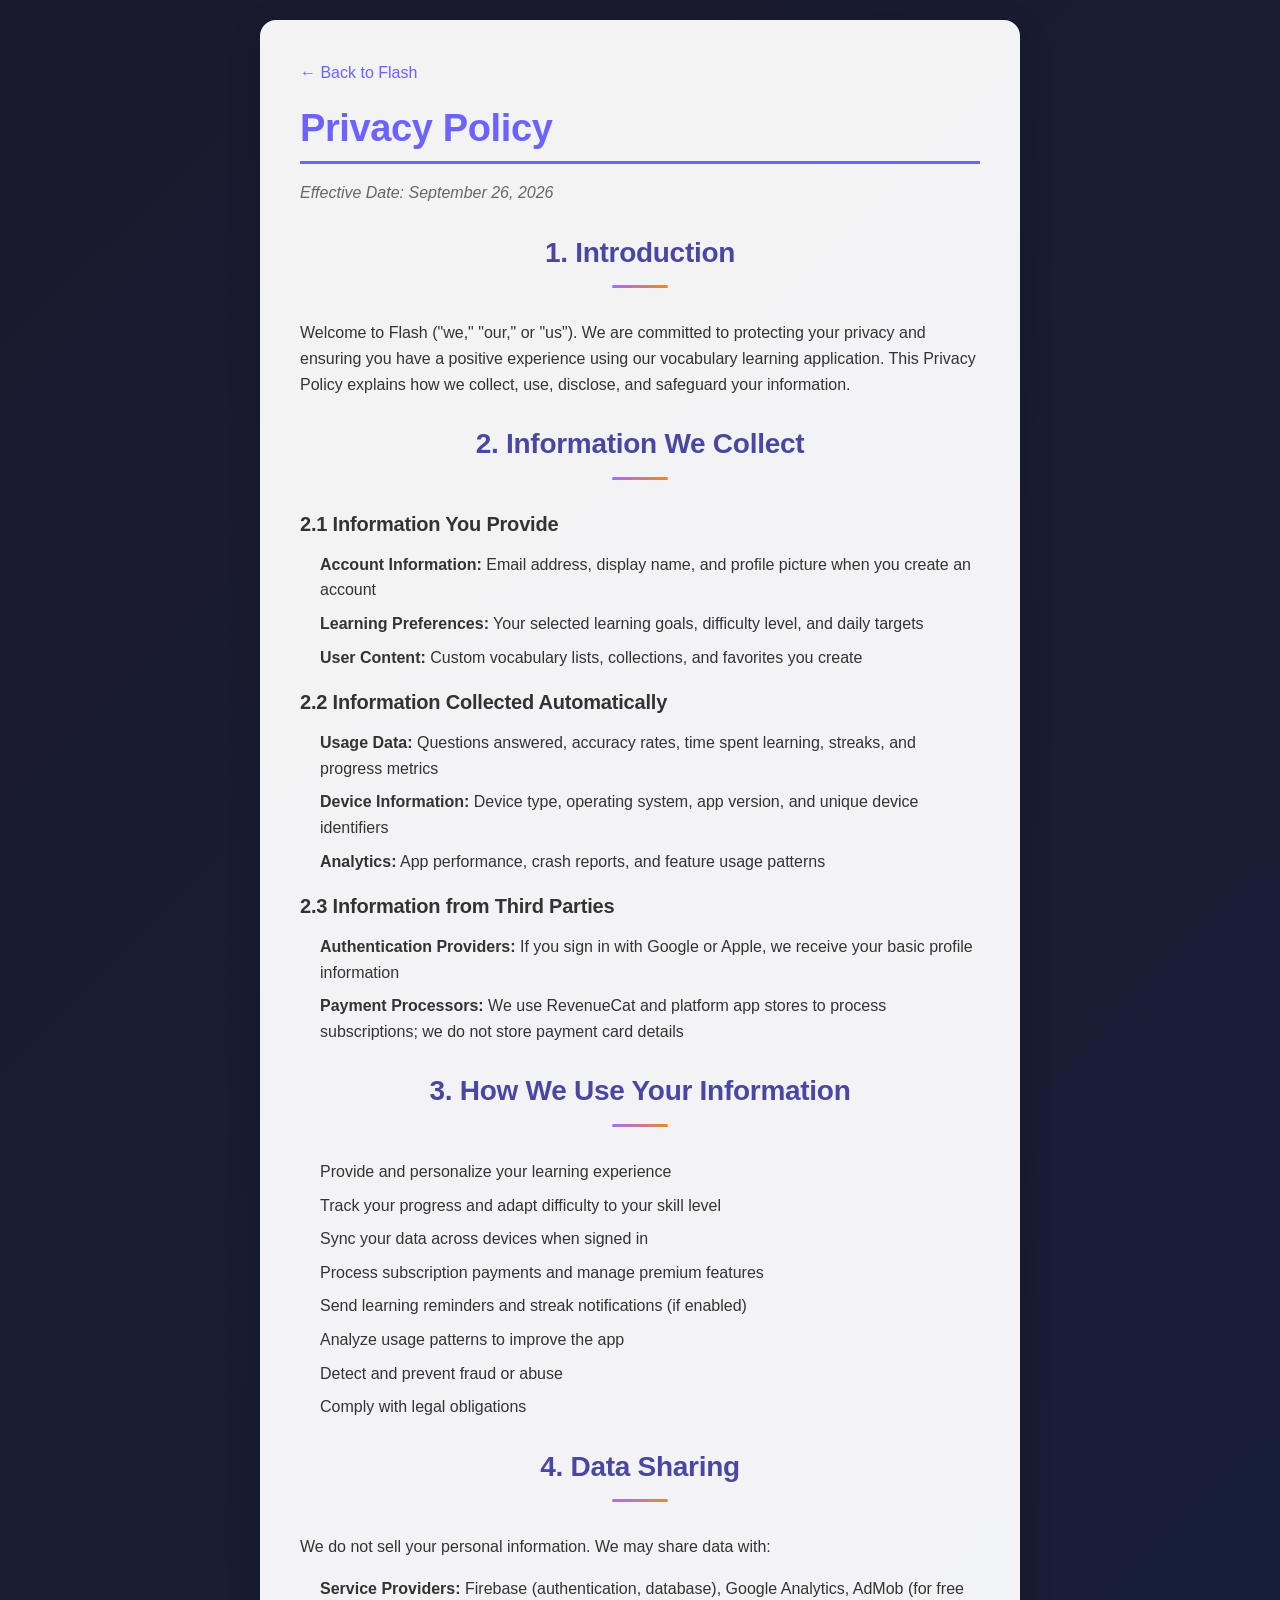
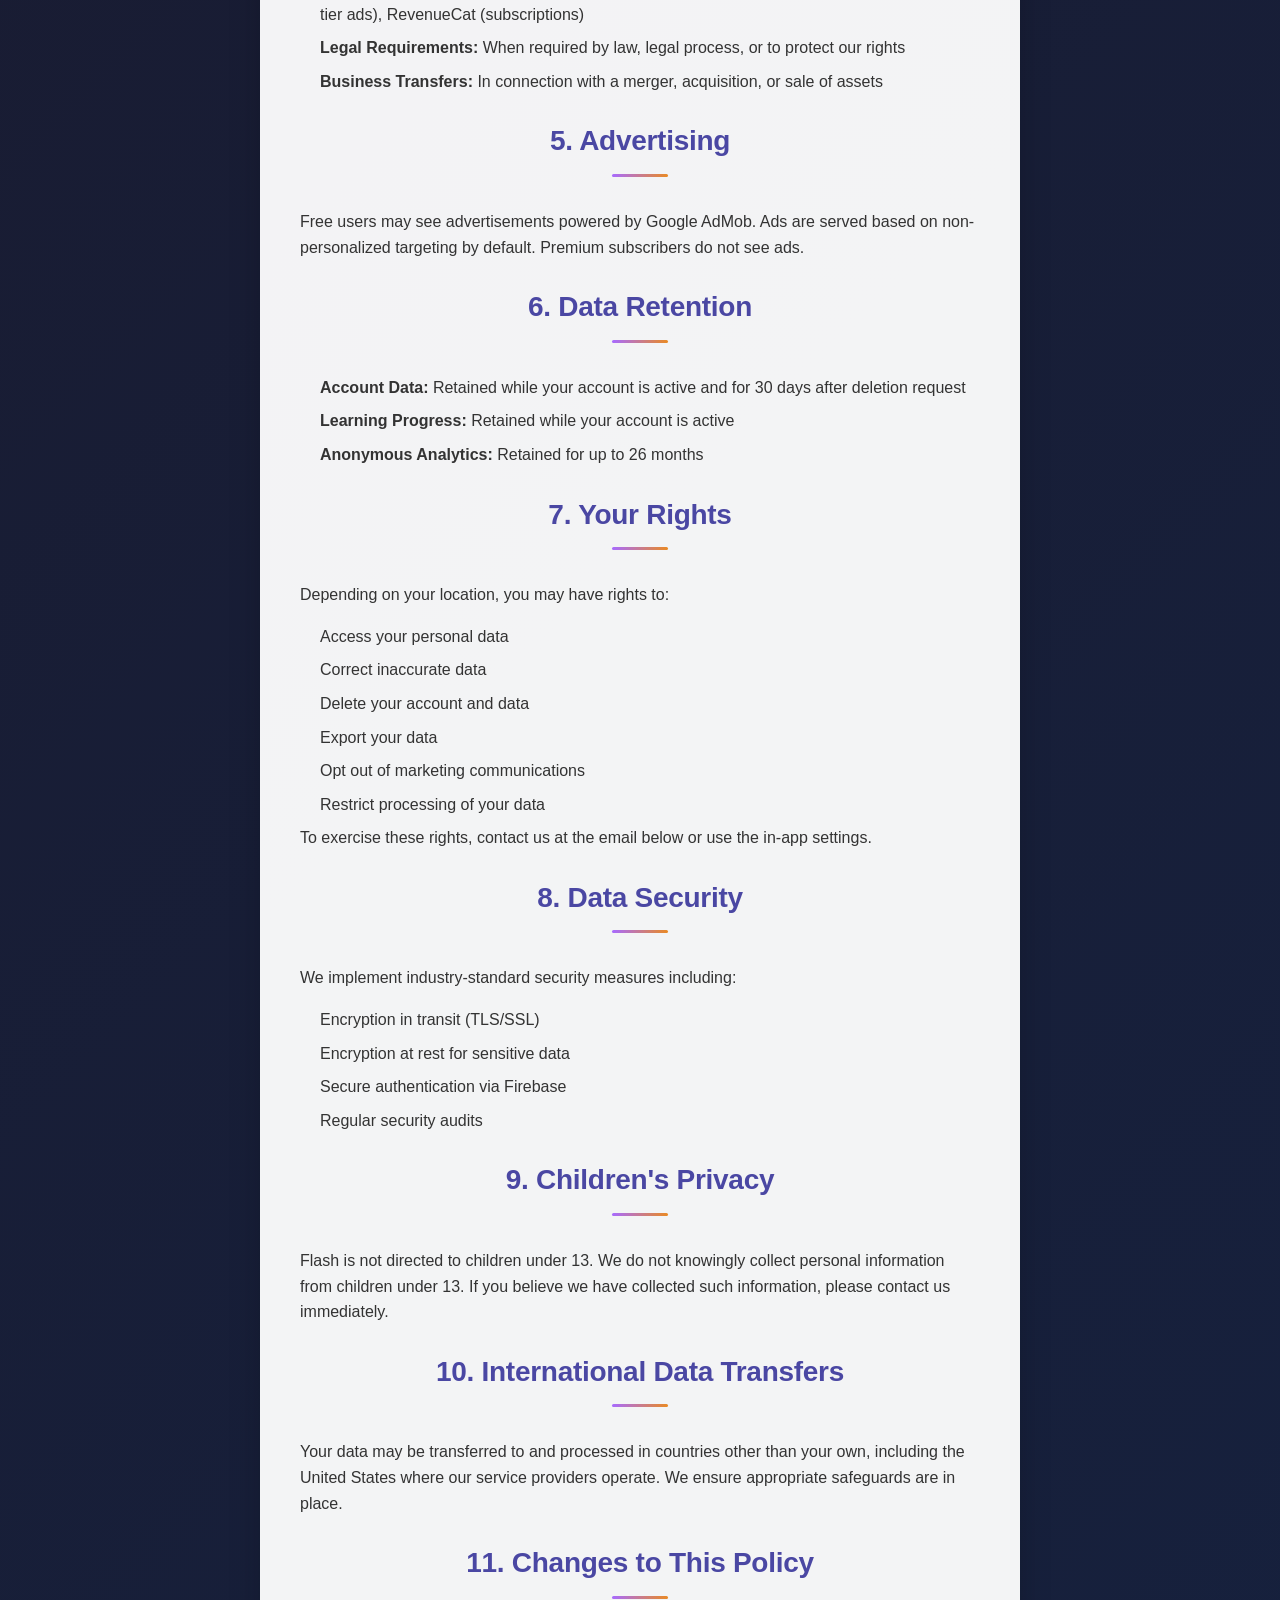
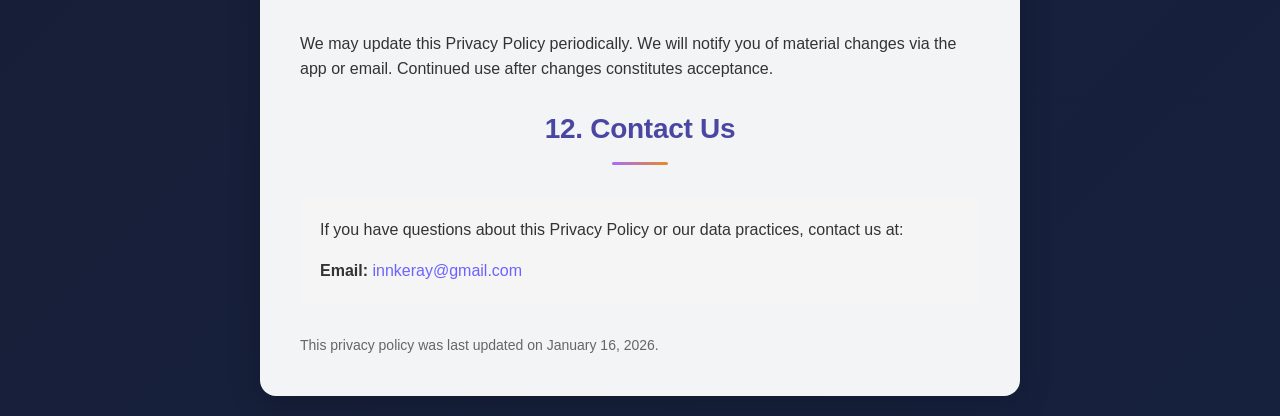
==== commit a44a0a7a: "Update Flash website contact email" ====
--- a/privacy.html
+++ b/privacy.html
@@ -158,7 +158,7 @@
         <h2>12. Contact Us</h2>
         <div class="contact-info">
             <p>If you have questions about this Privacy Policy or our data practices, contact us at:</p>
-            <p><strong>Email:</strong> <a href="mailto:cortexdigitaltech@gmail.com">cortexdigitaltech@gmail.com</a></p>
+            <p><strong>Email:</strong> <a href="mailto:innkeray@gmail.com">innkeray@gmail.com</a></p>
         </div>
 
         <p style="margin-top: 30px; color: #666; font-size: 14px;">
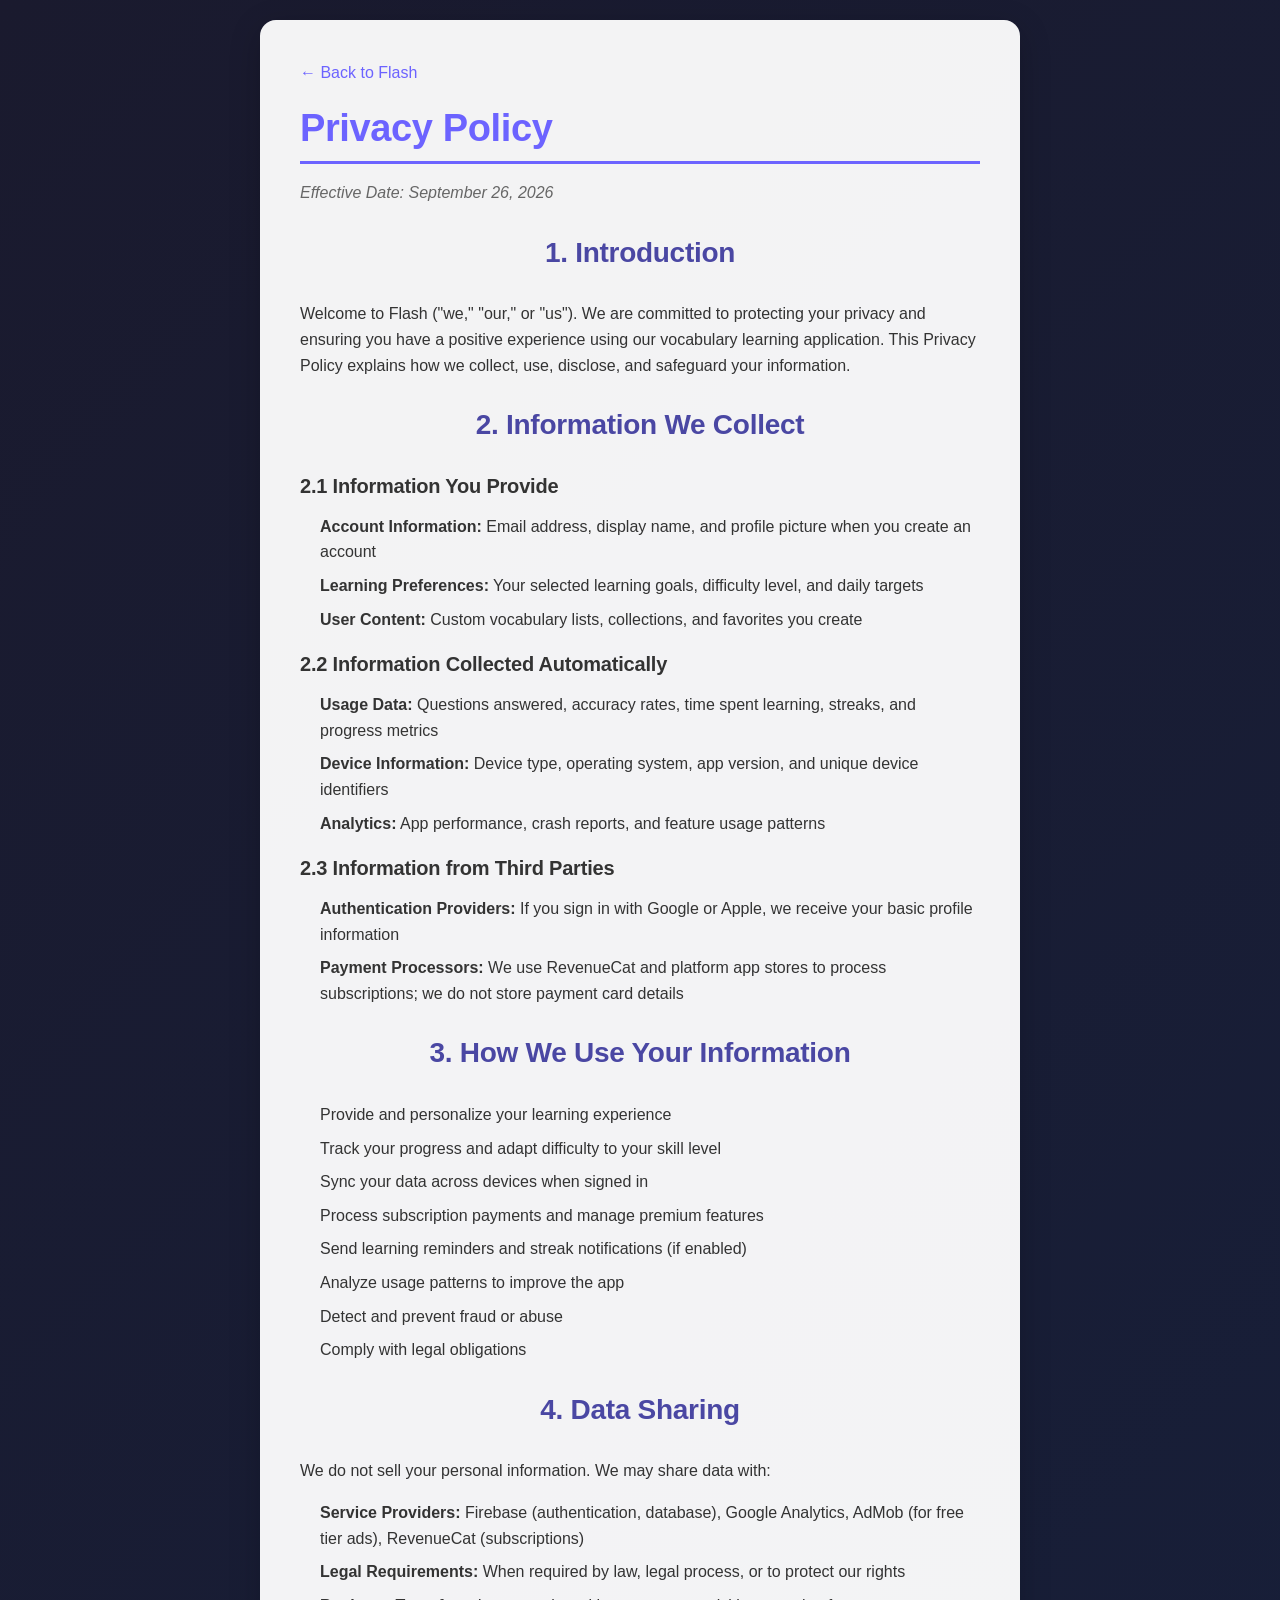
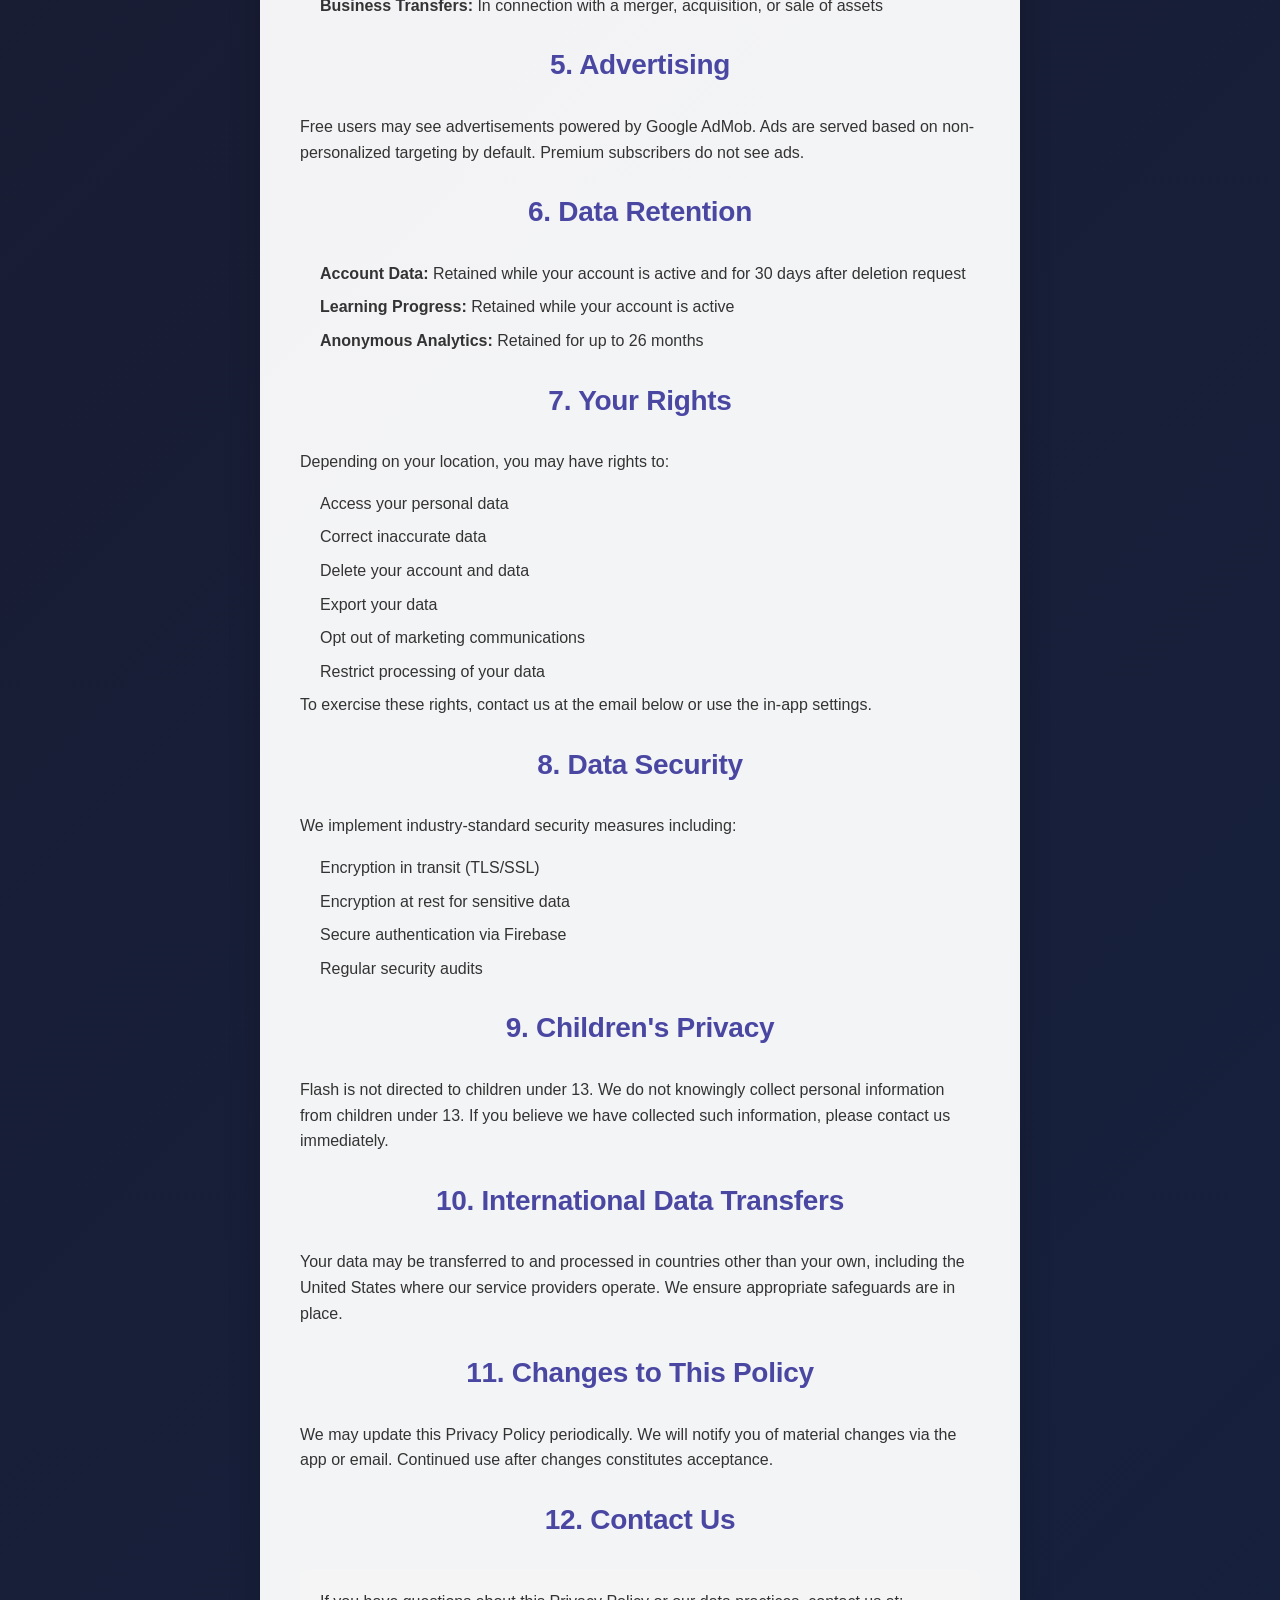
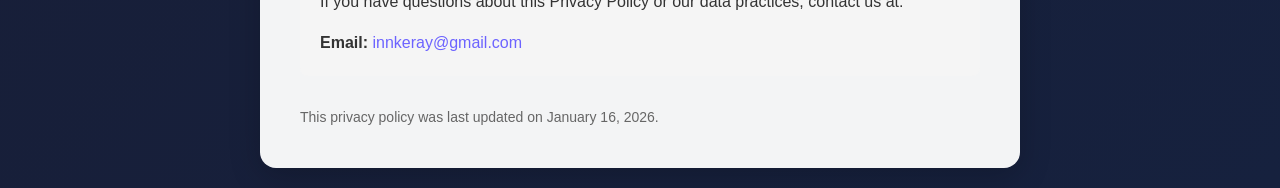
==== commit 334db675: "Improve Flash technical SEO" ====
--- a/privacy.html
+++ b/privacy.html
@@ -4,6 +4,8 @@
     <meta charset="UTF-8">
     <meta name="viewport" content="width=device-width, initial-scale=1.0">
     <title>Privacy Policy - Flash Vocabulary App</title>
+    <meta name="description" content="Learn how Flash handles personal information, analytics, advertising, subscriptions, and privacy choices.">
+    <link rel="canonical" href="https://dark-matter3.github.io/flash/privacy.html">
     <link rel="stylesheet" href="styles.css">
     <style>
         body {
@@ -65,7 +67,7 @@
 </head>
 <body>
     <div class="container">
-        <a href="index.html" class="back-link">← Back to Flash</a>
+        <a href="https://dark-matter3.github.io/flash/" class="back-link">← Back to Flash</a>
 
         <h1>Privacy Policy</h1>
         <p class="effective-date">Effective Date: September 26, 2026</p>
--- a/styles.css
+++ b/styles.css
@@ -15,19 +15,19 @@
    DESIGN TOKENS
    ======================== */
 :root {
-    --primary: #6200EE;
-    --primary-dark: #3700B3;
-    --primary-light: #BB86FC;
-    --secondary: #03DAC6;
-    --background: #FFFFFF;
-    --surface: #F5F5F5;
+    --primary: #E27500;
+    --primary-dark: #A85200;
+    --primary-light: #F59A3B;
+    --secondary: #22C7B8;
+    --background: #F8F8F8;
+    --surface: #EEEEEE;
     --surface-elevated: #FFFFFF;
-    --text-primary: #121212;
-    --text-secondary: #757575;
-    --text-tertiary: #9E9E9E;
-    --card-border: rgba(0, 0, 0, 0.08);
-    --card-shadow: rgba(0, 0, 0, 0.06);
-    --navbar-bg: rgba(255, 255, 255, 0.95);
+    --text-primary: #1A1A1A;
+    --text-secondary: #555555;
+    --text-tertiary: #777777;
+    --card-border: rgba(26, 26, 26, 0.12);
+    --card-shadow: rgba(0, 0, 0, 0.08);
+    --navbar-bg: rgba(248, 248, 248, 0.97);
     --navbar-shadow: rgba(0, 0, 0, 0.08);
 
     --spacing-xs: 0.4rem;
@@ -38,8 +38,8 @@
     --spacing-xxl: 6.4rem;
 
     --radius-sm: 4px;
-    --radius-md: 8px;
-    --radius-lg: 16px;
+    --radius-md: 6px;
+    --radius-lg: 8px;
 }
 
 /* ========================
@@ -50,17 +50,19 @@
    The JS already checks system preference on init. */
 html.dark-mode {
     --background: #121212;
-    --surface: #1E1E1E;
-    --surface-elevated: #2D2D2D;
-    --text-primary: #FFFFFF;
+    --surface: #1A1A1A;
+    --surface-elevated: #1F1F1F;
+    --text-primary: #F8F8F8;
     --text-secondary: #B3B3B3;
-    --text-tertiary: #808080;
+    --text-tertiary: #A6A6A6;
     --card-border: rgba(255, 255, 255, 0.1);
     --card-shadow: rgba(0, 0, 0, 0.3);
     --navbar-bg: rgba(18, 18, 18, 0.95);
     --navbar-shadow: rgba(0, 0, 0, 0.3);
-    --primary: #BB86FC;
-    --primary-dark: #9965DF;
+    --primary: #F59A3B;
+    --primary-dark: #E27500;
+    --primary-light: #F59A3B;
+    --secondary: #22C7B8;
 }
 
 /* ========================
@@ -288,13 +290,14 @@
 }
 
 .hero .container {
-    display: flex;
+    display: grid;
+    grid-template-columns: minmax(0, 1.05fr) minmax(320px, 0.95fr);
     align-items: center;
-    gap: var(--spacing-xxl);
+    gap: var(--spacing-xl);
 }
 
 .hero-content {
-    flex: 1.2;
+    min-width: 0;
 }
 
 .hero-content h1 {
@@ -324,39 +327,63 @@
     margin-bottom: 0;
 }
 
-.hero-visual {
-    flex: 0.8;
-    display: flex;
-    justify-content: center;
-    align-items: center;
-    position: relative;
-}
-
-/* Radial glow behind hero screenshot */
-.hero-visual::before {
-    content: "";
+.ios-waitlist-link {
+    display: inline-block;
+    margin: 0 0 var(--spacing-md);
+    color: var(--text-secondary);
+    font-size: 1.4rem;
+    text-decoration: underline;
+    text-underline-offset: 0.2em;
+}
+
+.ios-waitlist-link:hover {
+    color: var(--primary);
+}
+
+.install-counter:not([hidden]) {
+    display: grid;
+    justify-items: start;
+    gap: 0.25rem;
+    margin-block-start: 1.5rem;
+    color: var(--text-secondary);
+    font-size: 1.4rem;
+}
+
+.install-counter__value {
+    color: var(--text-primary);
+    font-size: clamp(2.5rem, 5vw, 3.75rem);
+    font-weight: 700;
+    font-variant-numeric: tabular-nums;
+    line-height: 1;
+}
+
+.install-counter time {
+    color: var(--text-tertiary);
+    font-size: 1.3rem;
+}
+
+.visually-hidden {
     position: absolute;
-    inset: -80px;
-    background: radial-gradient(circle, rgba(167, 107, 255, 0.22), transparent 60%);
-    z-index: -1;
-    border-radius: 50%;
-}
-
-/* Hero screenshot — real product visual (HomeScreen)
-   PATH: assets/Screenshot_20260422_172936.png
-   No leading slash — GitHub Pages /flash/ subpath safe
-   WIDTH: 280px — at 9:20 aspect ratio renders at ~622px tall,
-   which matches the demo phone frame outer height (602px screen + 20px padding).
-   Enhanced with brightness/contrast to pop more against dark background. */
-.hero-screenshot {
-    width: 280px;
-    height: auto;
-    border-radius: 32px;
-    box-shadow: 0 30px 90px rgba(167, 107, 255, 0.22), 0 8px 24px rgba(0, 0, 0, 0.35);
-    display: block;
-    filter: brightness(1.08) contrast(1.06);
-    position: relative;
-    z-index: 1;
+    width: 1px;
+    height: 1px;
+    padding: 0;
+    margin: -1px;
+    overflow: hidden;
+    clip: rect(0, 0, 0, 0);
+    white-space: nowrap;
+    border: 0;
+}
+
+.beta .ios-waitlist-link {
+    color: rgba(255, 255, 255, 0.82);
+}
+
+.beta .ios-waitlist-link:hover {
+    color: #fff;
+}
+
+.hero-demo {
+    min-width: 0;
 }
 
 /* ========================
@@ -558,6 +585,14 @@
     background: var(--surface);
 }
 
+.hero .demo-section {
+    background: transparent;
+}
+
+.hero .flash-demo {
+    padding: 1.5rem 1rem;
+}
+
 /* ========================
    BETA CTA
    ======================== */
@@ -570,6 +605,13 @@
 .beta-content {
     max-width: 580px;
     margin: 0 auto;
+    position: relative;
+}
+
+.anchor-alias {
+    position: absolute;
+    top: 0;
+    left: 0;
 }
 
 .beta-badge {
@@ -901,7 +943,7 @@
     h1 { font-size: 3.2rem; }
 
     .hero .container {
-        flex-direction: column;
+        grid-template-columns: 1fr;
         text-align: center;
     }
 
@@ -912,14 +954,6 @@
 
     .hero-cta {
         justify-content: center;
-    }
-
-    .hero-visual {
-        order: -1;
-    }
-
-    .hero-screenshot {
-        width: 220px;
     }
 
     .navbar .container {
@@ -948,7 +982,7 @@
     h2 { font-size: 2.4rem; }
 
     .hero {
-        padding-top: 12rem;
+        padding-top: 17rem;
     }
 
     .hero-cta {
@@ -1142,20 +1176,20 @@
 }
 
 /* Disabled submit button — loading state */
-#waitlist-form button[type="submit"]:disabled {
+#ios-waitlist-form button[type="submit"]:disabled {
     opacity: 0.65;
     cursor: not-allowed;
     transform: none;
 }
 
-.modal-fallback {
+.modal-privacy {
     margin-top: var(--spacing-md);
     text-align: center;
     font-size: 1.3rem;
-    color: var(--text-tertiary);
-}
-
-.modal-fallback a {
+    color: var(--text-secondary);
+}
+
+.modal-privacy a {
     color: var(--primary);
     text-decoration: underline;
 }
@@ -1180,3 +1214,741 @@
     }
 }
 
+*,
+*::before,
+*::after {
+    letter-spacing: 0;
+}
+
+html {
+    scroll-padding-top: 8rem;
+}
+
+body {
+    font-family: "Inter", sans-serif;
+    background: var(--background);
+}
+
+h1,
+h2,
+h3,
+h4 {
+    font-family: "Barlow", sans-serif;
+    font-weight: 600;
+}
+
+h2::after {
+    display: none;
+}
+
+.navbar {
+    background: var(--navbar-bg);
+    backdrop-filter: none;
+    -webkit-backdrop-filter: none;
+}
+
+.navbar .container {
+    max-width: 128rem;
+    height: 7.2rem;
+    padding: 0 2.8rem;
+}
+
+.navbar .logo-text {
+    color: var(--primary);
+    font-family: "Sora", sans-serif;
+}
+
+.navbar nav ul {
+    gap: 0.4rem;
+}
+
+.navbar nav ul li a {
+    font-size: 1.4rem;
+    border-radius: 0.6rem;
+}
+
+.navbar nav ul li a.cta-button,
+.cta-button {
+    background: var(--primary);
+    color: #171717 !important;
+}
+
+.navbar nav ul li a.cta-button:hover,
+.cta-button:hover {
+    background: var(--primary-light);
+    color: #171717 !important;
+}
+
+.theme-toggle-btn {
+    border-radius: 0.6rem;
+    font-family: inherit;
+    font-size: 1.4rem;
+}
+
+.hero {
+    padding: 11rem 0 5.2rem;
+    background: var(--background);
+}
+
+.hero .container {
+    max-width: 128rem;
+    grid-template-columns: minmax(0, 1fr) 28rem;
+    align-items: center;
+    gap: 4.8rem;
+}
+
+.hero-content h1 {
+    max-width: 70rem;
+    font-size: 5.2rem;
+    line-height: 1.12;
+    margin-bottom: 1.6rem;
+}
+
+.hero-tagline {
+    max-width: 46rem;
+    font-size: 18px;
+    line-height: 1.5;
+    margin-bottom: 2rem;
+}
+
+.hero-cta {
+    margin-bottom: 0;
+}
+
+.btn {
+    border-radius: 0.6rem;
+}
+
+.hero-cta .btn-primary {
+    font-weight: 600;
+}
+
+.btn-primary {
+    background: var(--primary);
+    border-color: var(--primary);
+    color: #171717;
+    box-shadow: none;
+}
+
+.btn-primary:hover {
+    background: var(--primary-light);
+    border-color: var(--primary-light);
+    color: #171717;
+    box-shadow: none;
+    transform: none;
+}
+
+.ios-waitlist-link {
+    display: block;
+    width: fit-content;
+    margin: 1rem 0 0;
+    color: var(--text-primary);
+    font-size: 1.5rem;
+    font-weight: 600;
+}
+
+.hero-demo {
+    min-width: 0;
+}
+
+.demo-section {
+    padding: 5.6rem 0;
+    background: var(--surface);
+    border-block: 1px solid var(--card-border);
+    scroll-margin-top: 9rem;
+}
+
+.demo-section__title {
+    margin-bottom: 2.4rem;
+    color: var(--text-primary);
+    font-size: 3.2rem;
+    text-align: center;
+}
+
+.demo-section .flash-demo {
+    padding: 0;
+}
+
+.what-next {
+    padding: 5.6rem 0;
+    background: var(--surface);
+    border-block: 1px solid var(--card-border);
+}
+
+.what-next__content {
+    max-width: 78rem;
+}
+
+.what-next h2 {
+    max-width: 24ch;
+    margin-bottom: 1.2rem;
+    text-align: left;
+    font-size: 2.8rem;
+}
+
+.what-next p {
+    max-width: 68ch;
+    color: var(--text-secondary);
+    font-size: 1.7rem;
+}
+
+.beta {
+    padding: 5.6rem 0;
+    background: var(--background);
+    text-align: left;
+}
+
+.beta-content {
+    max-width: 72rem;
+    margin: 0 auto;
+    text-align: left;
+}
+
+.beta h2 {
+    color: var(--text-primary);
+    margin-bottom: 1.2rem;
+    text-align: left;
+    font-size: 3.2rem;
+}
+
+.beta-description,
+.beta-microcopy {
+    color: var(--text-secondary);
+}
+
+.beta .ios-waitlist-link {
+    margin-top: 1.2rem;
+}
+
+.beta .btn-primary {
+    background: var(--primary);
+    border-color: var(--primary);
+    color: #171717;
+}
+
+.beta .btn-primary:hover {
+    background: var(--primary-light);
+    border-color: var(--primary-light);
+    color: #171717;
+}
+
+.anchor-alias,
+#download,
+#flash-demo,
+#demo-section,
+#what-next {
+    scroll-margin-top: 8rem;
+}
+
+.founder {
+    padding: 4.8rem 0;
+    background: var(--surface);
+}
+
+.founder-content {
+    text-align: left;
+}
+
+.founder-content h2 {
+    text-align: left;
+}
+
+.deletion-card {
+    background: transparent;
+    border: 0;
+    border-radius: 0;
+    box-shadow: none;
+    padding: 0;
+}
+
+.deletion-card__note {
+    border: 1px solid var(--card-border);
+    border-radius: 0.6rem;
+    background: var(--surface);
+}
+
+.deletion-card__legal {
+    background: var(--surface);
+}
+
+.deletion-card__support-link {
+    border-radius: 0.6rem;
+    background: var(--primary);
+    color: #171717;
+}
+
+.deletion-card__support-link:hover {
+    background: var(--primary-light);
+    color: #171717;
+}
+
+.modal-overlay {
+    backdrop-filter: none;
+    -webkit-backdrop-filter: none;
+}
+
+.modal-dialog {
+    border-radius: 0.8rem;
+}
+
+.form-group input[type="email"]:focus {
+    border-color: var(--primary);
+    box-shadow: 0 0 0 3px color-mix(in srgb, var(--primary) 25%, transparent);
+}
+
+@media (max-width: 900px) {
+    .hero .container {
+        grid-template-columns: 1fr;
+        gap: 2.4rem;
+        text-align: left;
+    }
+
+    .hero-tagline {
+        margin-left: 0;
+        margin-right: 0;
+    }
+
+    .hero-cta {
+        justify-content: flex-start;
+    }
+
+    .navbar .container {
+        flex-direction: row;
+        height: 7rem;
+        padding: 0 2.4rem;
+        gap: 1.6rem;
+    }
+}
+
+@media (max-width: 600px) {
+    html {
+        font-size: 62.5%;
+    }
+
+    .navbar .container {
+        height: 6.4rem;
+        padding: 0 1.6rem;
+        gap: 0.8rem;
+    }
+
+    .navbar .logo-text {
+        font-size: 2.2rem;
+    }
+
+    .navbar nav ul {
+        gap: 0.2rem;
+    }
+
+    .navbar nav ul li:nth-child(1),
+    .navbar nav ul li:nth-child(2) {
+        display: none;
+    }
+
+    .navbar nav ul li a.cta-button,
+    .theme-toggle-btn {
+        padding: 0.8rem 1rem;
+        font-size: 1.3rem;
+    }
+
+    .hero {
+        padding: 8rem 0 2.8rem;
+    }
+
+    .hero .container {
+        grid-template-columns: 1fr;
+        gap: 1.8rem;
+        padding: 0 1.6rem;
+    }
+
+    .hero-content h1 {
+        max-width: 22ch;
+        font-size: 3.1rem;
+        line-height: 1.12;
+        margin-bottom: 1.2rem;
+    }
+
+    .hero-tagline {
+        max-width: 38ch;
+        font-size: 1.6rem;
+        line-height: 1.4;
+        margin-bottom: 1.4rem;
+    }
+
+    .hero-cta {
+        width: 100%;
+    }
+
+    .hero-cta .btn {
+        width: 100%;
+        min-height: 4.8rem;
+        padding: 1rem 1.4rem;
+    }
+
+    .ios-waitlist-link {
+        margin-top: 0.8rem;
+        font-size: 1.4rem;
+    }
+
+    .hero-demo {
+        margin-top: 0.2rem;
+    }
+
+    .what-next,
+    .beta,
+    .account-deletion {
+        padding: 3.6rem 0;
+    }
+
+    .what-next h2,
+    .beta h2 {
+        font-size: 2.4rem;
+    }
+
+    .what-next p,
+    .beta-description {
+        font-size: 1.6rem;
+    }
+
+    .beta-content {
+        text-align: left;
+    }
+
+    .beta .btn {
+        width: 100%;
+    }
+
+    .deletion-card {
+        padding: 0;
+    }
+
+    .footer-content {
+        align-items: flex-start;
+        text-align: left;
+    }
+
+    .footer-links,
+    .footer-legal {
+        justify-content: flex-start;
+    }
+}
+
+@media (prefers-reduced-motion: reduce) {
+    html {
+        scroll-behavior: auto;
+    }
+
+    *,
+    *::before,
+    *::after {
+        animation-duration: 0.01ms !important;
+        animation-iteration-count: 1 !important;
+        scroll-behavior: auto !important;
+        transition-duration: 0.01ms !important;
+    }
+}
+
+.hero .container {
+    max-width: 128rem;
+    grid-template-columns: minmax(0, 1.2fr) minmax(0, 0.8fr);
+    gap: 4.8rem;
+}
+
+.hero-content {
+    order: 1;
+    position: relative;
+}
+
+.hero-visual {
+    order: 2;
+    display: flex;
+    min-width: 0;
+    justify-content: center;
+    align-items: center;
+}
+
+.hero-image-link {
+    display: block;
+    width: min(100%, 28rem);
+    border-radius: 3.2rem;
+}
+
+.hero-image-link:focus-visible {
+    outline: 3px solid var(--primary);
+    outline-offset: 4px;
+}
+
+.hero-screenshot {
+    display: block;
+    width: 100%;
+    height: auto;
+    border: 1px solid var(--card-border);
+    border-radius: 3.2rem;
+    box-shadow: 0 2.4rem 5.6rem var(--card-shadow);
+    object-fit: contain;
+    transition: transform 0.2s ease;
+}
+
+.hero-image-link:hover .hero-screenshot {
+    transform: translateY(-2px);
+}
+
+.hero-brand {
+    display: flex;
+    align-items: center;
+    gap: 1.2rem;
+    margin-bottom: 2.2rem;
+    color: var(--text-secondary);
+    font-size: 1.4rem;
+    font-weight: 600;
+}
+
+.hero-brand img {
+    display: block;
+    width: 5.6rem;
+    height: 5.6rem;
+    border: 1px solid var(--card-border);
+    border-radius: 1.2rem;
+    object-fit: cover;
+}
+
+.hero-content h1 {
+    max-width: 70rem;
+    font-size: 5.2rem;
+    line-height: 1.08;
+}
+
+.hero-tagline {
+    max-width: 46rem;
+    font-size: 18px;
+    line-height: 1.5;
+    margin-bottom: 2rem;
+}
+
+.hero-cta {
+    position: relative;
+    margin-bottom: 0;
+}
+
+.hero-download-link {
+    display: inline-flex;
+    align-items: center;
+    gap: 0.8rem;
+    color: var(--text-primary);
+    font-size: 1.5rem;
+    font-weight: 600;
+    text-decoration: underline;
+    text-underline-offset: 0.2em;
+}
+
+.hero-download-link:hover {
+    color: var(--primary);
+}
+
+.hero-content .ios-waitlist-link {
+    margin-top: 1.2rem;
+    color: var(--text-secondary);
+    font-weight: 500;
+}
+
+.library-showcase {
+    padding: 5.6rem 0;
+    background: var(--surface);
+    border-block: 1px solid var(--card-border);
+    scroll-margin-top: 8rem;
+}
+
+.library-showcase__grid {
+    display: grid;
+    max-width: 128rem;
+    grid-template-columns: minmax(0, 1.08fr) minmax(0, 0.92fr);
+    align-items: center;
+    gap: 4.8rem;
+}
+
+.library-showcase__figure {
+    order: 1;
+    width: min(100%, 36rem);
+    margin: 0 auto;
+}
+
+.library-showcase__figure img {
+    display: block;
+    width: 100%;
+    max-height: 64rem;
+    border: 1px solid var(--card-border);
+    border-radius: 1.2rem;
+    box-shadow: 0 1.2rem 3rem var(--card-shadow);
+    object-fit: contain;
+}
+
+.library-showcase__figure figcaption {
+    margin-top: 0.8rem;
+    color: var(--text-tertiary);
+    font-size: 1.3rem;
+    text-align: center;
+}
+
+.library-showcase__copy {
+    order: 2;
+    max-width: 60rem;
+}
+
+.library-showcase__eyebrow {
+    margin-bottom: 1.2rem;
+    color: var(--primary-dark);
+    font-size: 1.3rem;
+    font-weight: 700;
+}
+
+.library-showcase__copy h2 {
+    margin-bottom: 1.4rem;
+    font-size: 3.2rem;
+    text-align: left;
+}
+
+.library-showcase__copy > p:last-child {
+    max-width: 38ch;
+    color: var(--text-secondary);
+    font-size: 17px;
+    line-height: 1.5;
+}
+
+.navbar nav ul li a,
+.theme-toggle-btn,
+.btn,
+.flash-demo {
+    font-family: "Inter", sans-serif;
+}
+
+.footer-founder {
+    color: var(--text-tertiary);
+    font-size: 1.3rem;
+}
+
+.footer-founder strong {
+    color: var(--text-secondary);
+}
+
+.footer-founder a {
+    color: var(--text-secondary);
+    text-decoration: underline;
+    text-underline-offset: 0.2em;
+}
+
+.anchor-alias,
+#download,
+#beta,
+#flash-demo,
+#demo-section,
+#what-next {
+    scroll-margin-top: 9rem;
+}
+
+@media (max-width: 900px) {
+    .hero .container,
+    .library-showcase__grid {
+        grid-template-columns: 1fr;
+        gap: 3.2rem;
+    }
+
+    .library-showcase__figure {
+        width: min(100%, 34rem);
+    }
+
+    .hero-content {
+        order: 1;
+    }
+
+    .hero-visual {
+        order: 2;
+        width: 100%;
+    }
+}
+
+@media (max-width: 600px) {
+    .hero {
+        padding: 7.8rem 0 2.8rem;
+    }
+
+    .hero .container {
+        gap: 1.8rem;
+    }
+
+    .hero-content {
+        width: 100%;
+    }
+
+    .hero-brand {
+        gap: 0.9rem;
+        margin-bottom: 1.2rem;
+        font-size: 1.3rem;
+    }
+
+    .hero-brand img {
+        width: 4.4rem;
+        height: 4.4rem;
+        border-radius: 0.8rem;
+    }
+
+    .hero-content h1 {
+        max-width: none;
+        font-size: 3.6rem;
+        margin-bottom: 0.8rem;
+    }
+
+    .hero-tagline {
+        margin-bottom: 1rem;
+        font-size: 17px;
+        line-height: 1.5;
+    }
+
+    .hero-demo {
+        margin-top: 0;
+    }
+
+    .hero-content .ios-waitlist-link {
+        margin-top: 0.8rem;
+        font-size: 1.3rem;
+    }
+
+    .demo-section {
+        padding: 3.6rem 0;
+    }
+
+    .demo-section__title {
+        margin-bottom: 1.6rem;
+    }
+
+    #flash-demo {
+        scroll-margin-top: 11rem;
+    }
+
+    .library-showcase {
+        padding: 3.6rem 0;
+    }
+
+    .library-showcase__grid {
+        gap: 2.4rem;
+    }
+
+    .library-showcase__figure {
+        width: min(100%, 30rem);
+    }
+
+    .library-showcase__figure img {
+        max-height: 60rem;
+    }
+
+    .library-showcase__copy h2 {
+        font-size: 2.8rem;
+    }
+
+    .library-showcase__copy > p:last-child {
+        font-size: 17px;
+    }
+
+    .footer-founder {
+        line-height: 1.5;
+    }
+}
+
